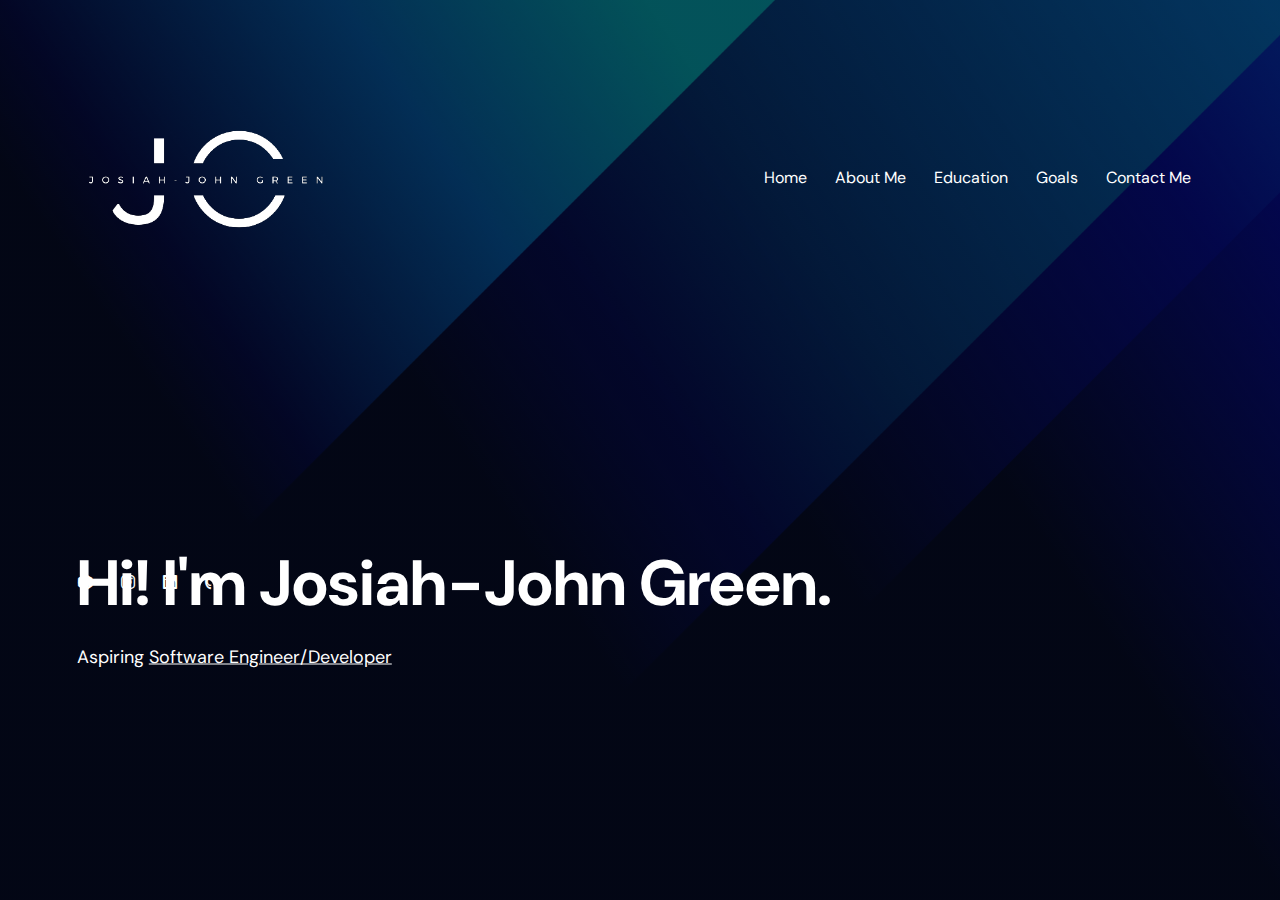
==== index.html @ 63680204 "Update index.html" ====
<!DOCTYPE html>
<html lang="en">

<!--- Header --->

<head>
    <meta charset="UTF-8">
    <meta name = "viewpoint" content = "with-device-width, initial-scale=1.0">
    <title>Josiah-John Green | Home </title>
    <link rel="stylesheet" href="style.css">
    <link rel="preconnect" href="https://fonts.googleapis.com">
    <link rel="preconnect" href="https://fonts.gstatic.com" crossorigin>
    <link rel="stylesheet" href="https://cdnjs.cloudflare.com/ajax/libs/font-awesome/6.2.1/css/all.min.css">
    <link href="https://fonts.googleapis.com/css2?family=DM+Sans&display=swap" rel="stylesheet">


</head>

<!--- Body --->
<body>

<!--- Section One --->
<section class="header">
        <nav>
        <a href="index.html"> <img src="logo.png"></a>
            <div class="nav-links">
            <ul>
                <li><a href="index.html">Home</a></li>
                <li><a href="about.html">About Me</a></li>
                <li><a href="education.html">Education</a></li>
                <li><a href="goals.html">Goals</a></li>
                <li><a href="contact.html">Contact Me</a></li>
            </ul>
        </div>
        </nav>

        <div class = "text-box">
            <h1>Hi! I'm Josiah-John Green.</h1>
            <p>Aspiring <u> Software Engineer/Developer </u> </p>
        </div>

        <div class = "icons">
             <a href="https://www.hackerrank.com/josiahjohngreen" target ="_blank"><i class="fa-brands fa-hackerrank"></i></a>
             <a href="https://www.instagram.com/josiah_jonh_" target ="_blank"><i class="fa-brands fa-instagram"></i></a>
             <a href="https://www.linkedin.com/in/josiah-john-green/" target ="_blank"><i class="fa-brands fa-linkedin"></i></a>
             <a href="https://github.com/josiah-john-green" target ="_blank"> <i class="fa-brands fa-github"></i></a>
        </div>

</section>
</body>
</html>
---- style.css ----
/* Header: Home */
*{

    margin: 0;
    padding: 0;
    font-family: 'DM Sans', sans-serif;

}

.header{

    min-height: 100vh;
    width: 100%;
    background-image: linear-gradient(rgba(4,9,30,0.7), rgba(4,9,30,0.7)), url(picture_header.jpg);
    background-position: center;
    background-size: cover;
    position: relative;

}

nav{

    display: flex;
    padding: 2% 6%;
    justify-content: space-between;
    align-items: center;

}

nav img{

    width: 300px;
    position: relative;
    top: 2px;
    right: 20px;


}


.nav-links{

    flex: 1;
    text-align: right;


}

.nav-links ul li{

    list-style: none;
    display: inline-block;
    padding: 8px 12px;
    position: relative;

}

.nav-links ul li a{

    color: #fff;
    text-decoration: none;
    font-size: 16px;


}

.nav-links ul li::after{

    content: '';
    width: 0%;
    height: 2px;
    background: #fff;
    display: block;
    margin: auto;
    transition: 0.5s;


}

.nav-links ul li:hover::after{

    width: 100%;

}

/* Section One (Body) */

.text-box{

    width:90%;
    color: #fff;
    position: absolute;
    top: 70%;
    left: 51%;
    transform: translate(-50%, -50%);
    text-align: left;

}

.text-box h1{

    font-size: 64px;

}

.text-box p{

    margin: 20px 0px 50px;
    font-size: 18px;
    color: #fff;

}


.icons .fa-brands{

    color: #fff;
    cursor: pointer;
    padding: 8px 12px;
    position: relative;
    left: 65px;
    top: 210px;


}

/* Sub-Header: About Page */

.about-header{

    min-height = 100vh;
    background-image: linear-gradient(rgba(4,9,30,0.7), rgba(4,9,30,0.7)), url(picture_header.jpg);
    background-position: center;
    background-size: 100% 100%;

    position: relative;
    color: #fff;
    text-align: center;

}

.about-header h1{

    font-size: 52px;
    top: 20%;

}

.about-header p{

    margin: 10px 0px 50px;
    font-size: 18px;



}

.about-me{

    width: 100%;
    background-image: linear-gradient(rgb(43,84,126), rgb(43,84,126));


}

.about-column{

    flex-basis: 48%;

}

.about-column img{

    width: 100%;


}

/* Section One (Body) */

.about-text-box{

    width:90%;
    color: #fff;
    position: absolute;
    top: 85%;
    left: 50%;
    transform: translate(-50%, -50%);
    text-align: center;

}

.about-text-box h1{

    font-size: 52px;

}

/* Section Two (Body) */

.interests-btn{

     display: in-line block;
     text-decoration: none;
     color: #fff;
     border: 1px solid #fff;
     padding: 12px 34px;
     font-size: 13px;
     background: transparent;
     position: relative;
     cursor: pointer;
     top: -65px;
     left: 64%;

}

.interests-btn:hover{

    border: 1px solid #2B547E;
    background: #2B547E;
    transition: 1s;

}

.about-footer{

    width: 90.8%;
    text-align: center;
    padding: 20px 70px;
    background: #2B547E;

}

.about-footer h4{

    margin-bottom: 25px;
    margin-top: 20px;
    font-weight: 600;
    color: white;
}

.about-footer p{

    color: white;
    font-size: 16px;
    margin-bottom: 25px;
    margin-top: 20px;

}

.about-icons .fa-brands{

    color: #fff;
    cursor: pointer;
    padding: 8px 12px;
    position: relative;
    left: 2px;
    top: 2px;


}

.fa-code{

    color: #fff;


}

/* Sub-Header: Education Page */

.education-header{

    min-height = 100vh;
    background-image: linear-gradient(rgba(4,9,30,0.7), rgba(4,9,30,0.7)), url(picture_header.jpg);
    background-position: center;
    background-size: 100% 100%;


    position: relative;
    color: #fff;
    text-align: center;


}

.education-header h1{

    font-size: 52px;
    top: 20%;

}

.education-header p{

    margin: 10px 0px 50px;
    font-size: 18px;

}

/* Section One (Body) */

.education-text-box{

    width:90%;
    color: #fff;
    position: absolute;
    top: 85%;
    left: 50%;
    transform: translate(-50%, -50%);
    text-align: center;

}

.education-text-box h1{

    font-size: 52px;

}

/* Section Two (Body) */


.education{

    width: 100%;
    background-image: linear-gradient(rgb(245,245,245), rgb(245,245,245));

}

.education-column{

    flex-basis: 48%;

}

.education-column img{

    width: 100%;
    opacity: 0.8;


}

.education-column img:hover{

    opacity: 1;


}

/* Footer */

.education-footer{

    width: 90.8%;
    text-align: center;
    padding: 20px 70px;
    background: #2B547E;
    margin-top: -5px;

}

.education-footer h4{

    margin-bottom: 25px;
    margin-top: 20px;
    font-weight: 600;
    color: white;
}

.education-footer p{

    color: white;
    font-size: 16px;
    margin-bottom: 25px;
    margin-top: 20px;

}

.education-icons .fa-brands{

    color: #fff;
    cursor: pointer;
    padding: 8px 12px;
    position: relative;
    left: 2px;
    top: 2px;


}

.fa-code{

    color: #fff;


}

/* Sub-Header: Goals Page */

.goals-header{

    min-height = 100vh;
    background-image: linear-gradient(rgba(4,9,30,0.7), rgba(4,9,30,0.7)), url(picture_header.jpg);
    background-position: center;
    background-size: 100% 100%;


    position: relative;
    color: #fff;
    text-align: center;


}

.goals-header h1{

    font-size: 52px;
    top: 20%;

}

.goals-header p{

    margin: 10px 0px 50px;
    font-size: 18px;



}

/* Section One (Body) */

.goals-text-box{

    width:90%;
    color: #fff;
    position: absolute;
    top: 85%;
    left: 50%;
    transform: translate(-50%, -50%);
    text-align: center;

}

.goals-text-box h1{

    font-size: 52px;

}

/* Section Two (Body) */

.goals{

    width: 100%;
    background-image: linear-gradient(rgb(245,245,245), rgb(245,245,245));


}

.goals-column{

    flex-basis: 48%;

}

.goals-column img{

    width: 100%;
    opacity: 0.7;


}

.goals-column img:hover{

    opacity: 1;


}

/* Footer */

.goals-footer{

    width: 90.8%;
    text-align: center;
    padding: 20px 70px;
    background: #2B547E;
    margin-top: -5px;

}

.goals-footer h4{

    margin-bottom: 25px;
    margin-top: 20px;
    font-weight: 600;
    color: white;
}

.goals-footer p{

    color: white;
    font-size: 16px;
    margin-bottom: 25px;
    margin-top: 20px;

}

.goals-icons .fa-brands{

    color: #fff;
    cursor: pointer;
    padding: 8px 12px;
    position: relative;
    left: 2px;
    top: 2px;


}

.fa-code{

    color: #fff;


}

/* Sub-Header: Interests Page */

.interests-header{

    min-height = 100vh;
    background-image: linear-gradient(rgba(4,9,30,0.7), rgba(4,9,30,0.7)), url(picture_header.jpg);
    background-position: center;
    background-size: 100% 100%;


    position: relative;
    color: #fff;
    text-align: center;


}

.interests-header h1{

    font-size: 52px;
    top: 20%;

}

.interests-header p{

    margin: 10px 0px 50px;
    font-size: 18px;

}

/* Section One (Body) */

.interests-text-box{

    width:90%;
    color: #fff;
    position: absolute;
    top: 85%;
    left: 50%;
    transform: translate(-50%, -50%);
    text-align: center;

}

.interests-text-box h1{

    font-size: 52px;

}

/* Section Two (Body) */

.interests{

    width: 100%;
    background-image: linear-gradient(rgb(245,245,245), rgb(245,245,245));

}

.interests-column{

    flex-basis: 48%;

}

.interests-column img{

    width: 100%;
    opacity: 0.7;


}

.interests-column img:hover{

    opacity: 1;

}

/* Footer */

.interests-footer{

    width: 90.8%;
    text-align: center;
    padding: 20px 70px;
    background: #2B547E;
    margin-top: -5px;

}

.interests-footer h4{

    margin-bottom: 25px;
    margin-top: 20px;
    font-weight: 600;
    color: white;
}

.interests-footer p{

    color: white;
    font-size: 16px;
    margin-bottom: 25px;
    margin-top: 20px;

}

.interests-icons .fa-brands{

    color: #fff;
    cursor: pointer;
    padding: 8px 12px;
    position: relative;
    left: 2px;
    top: 2px;


}

.fa-code{

    color: #fff;


}

/* Sub-Header: Favourites Page */

.favourites-header{

    min-height = 100vh;
    background-image: linear-gradient(rgba(4,9,30,0.7), rgba(4,9,30,0.7)), url(picture_header.jpg);
    background-position: center;
    background-size: 100% 100%;


    position: relative;
    color: #fff;
    text-align: center;


}

.favourites-header h1{

    font-size: 52px;
    top: 20%;

}

.favourites-header p{

    margin: 10px 0px 50px;
    font-size: 18px;

}

/* Section One (Body) */

.favourites-text-box{

    width:90%;
    color: #fff;
    position: absolute;
    top: 85%;
    left: 50%;
    transform: translate(-50%, -50%);
    text-align: center;

}

.favourites-text-box h1{

    font-size: 52px;

}

/* Section Two (Body) */

.favourites{

    width: 100%;
    background-image: linear-gradient(rgb(245,245,245), rgb(245,245,245));

}

.favourites-column{

    flex-basis: 48%;


}

.favourites-column img{

    width: 100%;
    opacity: 0.7;

}

.favourites-column img:hover{

    opacity: 1;


}

.tiktok-btn{

     display: in-line block;
     text-decoration: none;
     color: #fff;
     border: none;
     padding: 20px 60px;
     font-size: 0px;
     background: transparent;
     position: relative;
     cursor: pointer;
     top: -376px;
     left: 39.5%;

}

.youtube-btn{

     display: in-line block;
     text-decoration: none;
     color: #fff;
     border: none;
     padding: 20px 60px;
     font-size: 0px;
     background: transparent;
     position: relative;
     cursor: pointer;
     top: -280px;
     left: 59%;

}

.instagram-btn{

     display: in-line block;
     text-decoration: none;
     color: #fff;
     border: none;
     padding: 20px 60px;
     font-size: 0px;
     background: transparent;
     position: relative;
     cursor: pointer;
     top: -182px;
     left: 49%;

}


/* Footer */

.favourites-footer{

    width: 90.8%;
    text-align: center;
    padding: 20px 70px;
    background: #2B547E;
    margin-top: -26.3px;

}

.favourites-footer h4{

    margin-bottom: 25px;
    margin-top: 20px;
    font-weight: 600;
    color: white;
}

.favourites-footer p{

    color: white;
    font-size: 16px;
    margin-bottom: 25px;
    margin-top: 20px;

}

.favourites-icons .fa-brands{

    color: #fff;
    cursor: pointer;
    padding: 8px 12px;
    position: relative;
    left: 2px;
    top: 2px;


}

.fa-code{

    color: #fff;


}


/* Sub-Header: Contact Page */

.contact-header{

    min-height = 100vh;
    background-image: linear-gradient(rgba(4,9,30,0.7), rgba(4,9,30,0.7)), url(picture_header.jpg);
    background-position: center;
    background-size: 100% 100%;


    position: relative;
    color: #fff;
    text-align: center;


}

.contact-header h1{

    font-size: 52px;
    top: 20%;

}

.contact-header p{

    margin: 10px 0px 50px;
    font-size: 18px;



}

/* Section One (Body) */

.contact-text-box{

    width:90%;
    color: #fff;
    position: absolute;
    top: 85%;
    left: 50%;
    transform: translate(-50%, -50%);
    text-align: center;

}

.contact-text-box h1{

    font-size: 52px;

}

/* Section Two (Body) */

.location{

    width: 100%;
    margin: auto;

}

.location iframe{

    width: 100%;


}

.contact-me {

    display: flex;
    margin: auto;
    width: 80%


}

.contact-row-one{


    flex-direction: column;
    flex: 32%;


}

.contact-me-column{

    margin-bottom: 30px;

}

.contact-me-column div{

    margin-bottom: 40px;
    margin-top: 15px;

}

.contact-me-column div p{

    padding: 0;

}

.contact-me-column div h5{

   font-size: 20px;
   margin-bottom: 5px;
   color: #555;
   font-weight: 400;

}

.contact-me-column div .fa-solid{

    font-size: 28px;
    color: #2B547E;
    margin: 0px;
    margin-right: 30px;

}

.contact-row-two{


    flex-direction: column;
    flex: 20%;


}

.contact-form-column
{

    margin-bottom: 50px;


}


.contact-form-column input{

    width: 100%;
    padding: 15px;
    margin-bottom: 20px;
    margin-top: 15px;
    outline: none;
    border: 1px solid #ccc;

}

.contact-btn{

     display: in-line block;
     text-decoration: none;
     color: #fff;
     border: 1px solid #fff;
     padding: 12px 34px;
     font-size: 13px;
     background: #ccc;
     position: relative;
     cursor: pointer;
     top: 10px;
     left: 0%;

}

.contact-btn:hover{

    border: 1px solid #2B547E;
    background: #2B547E;
    transition: 1s;

}


/* Footer */

.contact-footer{

    width: 90.8%;
    text-align: center;
    padding: 20px 70px;
    background: #2B547E;

}

.contact-footer h4{

    margin-bottom: 25px;
    margin-top: 20px;
    font-weight: 600;
    color: white;
}

.contact-footer p{

    color: white;
    font-size: 16px;
    margin-bottom: 25px;
    margin-top: 20px;

}

.contact-icons .fa-brands{

    color: #fff;
    cursor: pointer;
    padding: 8px 12px;
    position: relative;
    left: 2px;
    top: 2px;


}

.fa-code{

    color: #fff;


}

/* Sub-Header: Feedback Page */

.feedback-header{

    min-height = 100vh;
    background-image: linear-gradient(rgba(4,9,30,0.7), rgba(4,9,30,0.7)), url(picture_header.jpg);
    background-position: center;
    background-size: 100% 100%;


    position: relative;
    color: #fff;
    text-align: center;


}

.feedback-header h1{

    font-size: 52px;
    top: 20%;

}

.feedback-header p{

    margin: 10px 0px 50px;
    font-size: 18px;

}

/* Section One (Body) */

.feedback-text-box{

    width:90%;
    color: #fff;
    position: absolute;
    top: 85%;
    left: 50%;
    transform: translate(-50%, -50%);
    text-align: center;

}

.feedback-text-box h1{

    font-size: 52px;

}

/* Section Two (Body) */

.feedback{

    display: flex;
    margin: auto;
    width: 80%


}

.feedback-row-one{


    flex-direction: column;
    flex: 20%;
    margin-right: 12px;


}

.feedback-me-column{

    margin-bottom: 30px;

}

.feedback-me-column
{

    margin-bottom: 50px;


}


.feedback-me-column input{

    width: 80%;
    padding: 15px;
    margin-bottom: 20px;
    margin-top: 15px;
    outline: none;
    border: 1px solid #ccc;

}

.star-rating {
	margin: 25px 0 0px;
	font-size: 0;
	white-space: nowrap;
	display: inline-block;
	width: 175px;
	height: 35px;
	overflow: hidden;
	position: relative;
	background: url('[data-uri]');
	background-size: contain;
}

.star-rating i {
	opacity: 0;
	position: absolute;
	left: 0;
	top: 0;
	height: 100%;
	width: 20%;
	z-index: 1;
	background: url('[data-uri]');
	background-size: contain;
}

.star-rating input {
	-moz-appearance: none;
	-webkit-appearance: none;
	opacity: 0;
	display: inline-block;
	width: 20%;
	height: 100%;
	margin: 0;
	padding: 0;
	z-index: 2;
	position: relative;
}

.star-rating input:hover+i, .star-rating input:checked+i {
	opacity: 1;
}

.star-rating i~i {
	width: 40%;
}

.star-rating i~i~i {
	width: 60%;
}

.star-rating i~i~i~i {
	width: 80%;
}

.star-rating i~i~i~i~i {
	width: 100%;
}

.choice {
	position: fixed;
	top: 0;
	left: 0;
	right: 0;
	text-align: center;
	padding: 20px;
	display: block;
}

.container {
  display: block;
  position: relative;
  padding-left: 35px;
  margin-bottom: 12px;
  cursor: pointer;
  font-size: 16px;
  -webkit-user-select: none;
  -moz-user-select: none;
  -ms-user-select: none;
  user-select: none;
}

.container input {
  position: absolute;
  opacity: 0;
  cursor: pointer;
  height: 0;
  width: 0;
}


.checkmark {
  position: absolute;
  top: 0;
  left: 0;
  height: 25px;
  width: 25px;
  background-color: #eee;
}

.container:hover input ~ .checkmark {
  background-color: #ccc;
}

.container input:checked ~ .checkmark {
  background-color: #2196F3;
}


.checkmark:after {
  content: "";
  position: absolute;
  display: none;
}

.container input:checked ~ .checkmark:after {
  display: block;
}

.container .checkmark:after {
  left: 9px;
  top: 5px;
  width: 5px;
  height: 10px;
  border: solid white;
  border-width: 0 3px 3px 0;
  -webkit-transform: rotate(45deg);
  -ms-transform: rotate(45deg);
  transform: rotate(45deg);
}

/* Section Three (Body) */

.feedback-row-two{


    flex-direction: column;
    flex: 20%;



}

.feedback-form-column
{

    margin-bottom: 50px;



}

.feedback-form-column input{

    width: 100%;
    padding: 15px;
    margin-bottom: 20px;
    background: transparent;
    margin-top: 15px;
    outline: none;
    border: 1px solid #ccc;

}

.feedback-form-column select{

    width: 105.1%;
    padding: 15px;
    margin-bottom: 20px;
    background: transparent;
    margin-top: 15px;
    outline: none;
    border: 1px solid #ccc;
    color: grey;

}

.feedback-form-column select option{


  padding: 12px 16px;
  text-decoration: none;
  display: block;
  border-radius: 10px 10px 10px 10px;

}

.feedback-btn{

     display: in-line block;
     text-decoration: none;
     color: #fff;
     border: 1px solid #fff;
     padding: 12px 34px;
     font-size: 13px;
     background: #ccc;
     position: relative;
     cursor: pointer;
     top: 10px;
     left: 0%;

}

.feedback-btn:hover{

    border: 1px solid #2B547E;
    background: #2B547E;
    transition: 1s;

}

/* Footer */

.feedback-footer{

    width: 90.8%;
    text-align: center;
    padding: 20px 70px;
    background: #2B547E;
    margin-top: 20px;

}

.feedback-footer h4{

    margin-bottom: 25px;
    margin-top: 20px;
    font-weight: 600;
    color: white;
}

.feedback-footer p{

    color: white;
    font-size: 16px;
    margin-bottom: 25px;
    margin-top: 20px;

}

.feedback-icons .fa-brands{

    color: #fff;
    cursor: pointer;
    padding: 8px 12px;
    position: relative;
    left: 2px;
    top: 2px;


}

.fa-code{

    color: #fff;


}
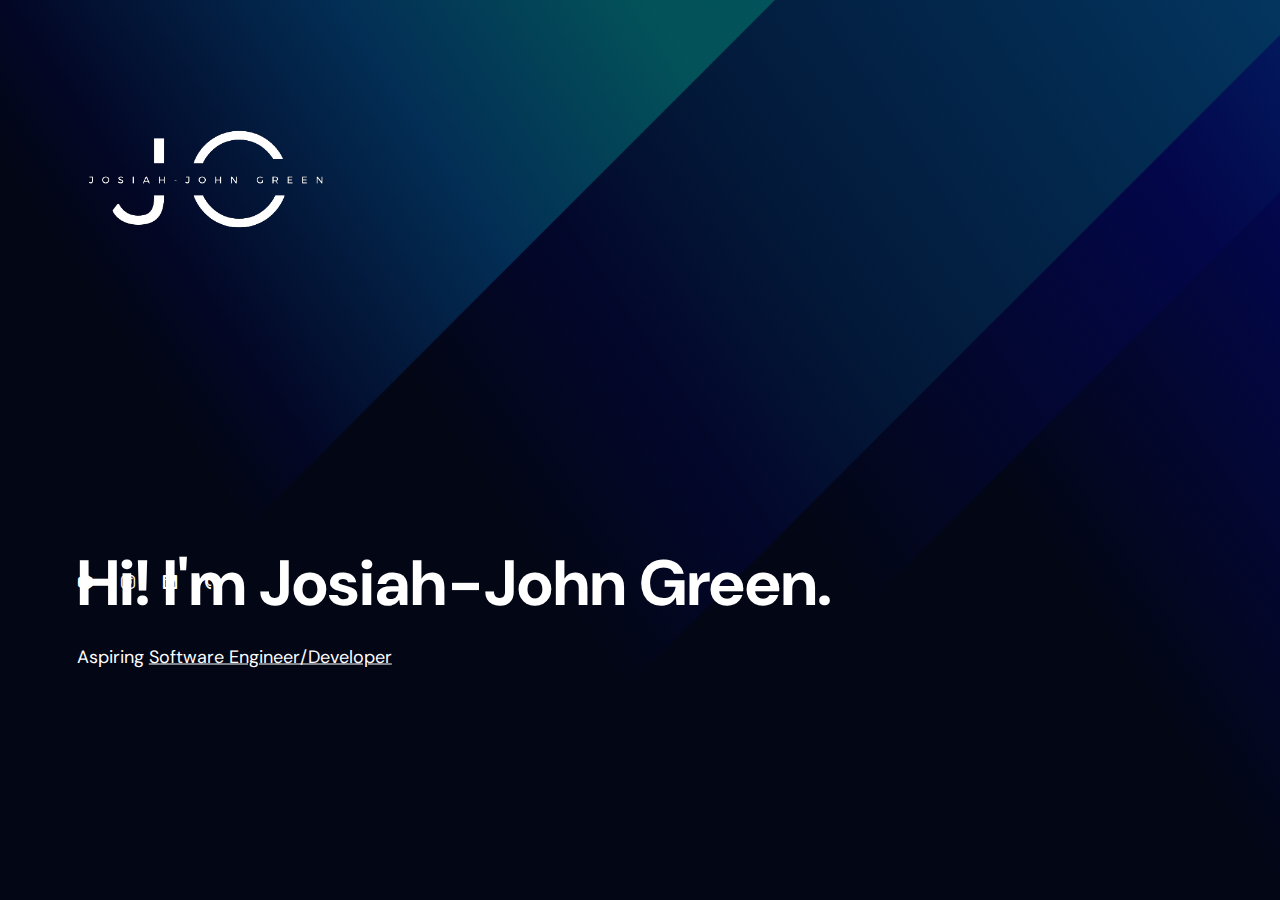
==== commit 2b0d98b0: "Update index.html" ====
--- a/index.html
+++ b/index.html
@@ -22,16 +22,7 @@
 <!--- Section One --->
 <section class="header">
         <nav>
-        <a href="index.html"> <img src="logo.png"></a>
-            <div class="nav-links">
-            <ul>
-                <li><a href="index.html">Home</a></li>
-                <li><a href="about.html">About Me</a></li>
-                <li><a href="education.html">Education</a></li>
-                <li><a href="goals.html">Goals</a></li>
-                <li><a href="contact.html">Contact Me</a></li>
-            </ul>
-        </div>
+           <a href="index.html"> <img src="logo.png"></a>
         </nav>
 
         <div class = "text-box">
--- a/style.css
+++ b/style.css
@@ -158,7 +158,7 @@
 .about-me{
 
     width: 100%;
-    background-image: linear-gradient(rgb(43,84,126), rgb(43,84,126));
+    background-image: linear-gradient(rgb(12,21,89), rgb(12,21,89));
 
 
 }
@@ -227,7 +227,7 @@
     width: 90.8%;
     text-align: center;
     padding: 20px 70px;
-    background: #2B547E;
+    background: #0C1559;
 
 }
 
@@ -324,7 +324,7 @@
 .education{
 
     width: 100%;
-    background-image: linear-gradient(rgb(245,245,245), rgb(245,245,245));
+    background-image: linear-gradient(rgb(12,21,89), rgb(12,21,89));
 
 }
 
@@ -356,7 +356,7 @@
     width: 90.8%;
     text-align: center;
     padding: 20px 70px;
-    background: #2B547E;
+    background: #0C1559;
     margin-top: -5px;
 
 }
@@ -455,7 +455,7 @@
 .goals{
 
     width: 100%;
-    background-image: linear-gradient(rgb(245,245,245), rgb(245,245,245));
+    background-image: linear-gradient(rgb(12,21,89), rgb(12,21,89));
 
 
 }
@@ -488,7 +488,7 @@
     width: 90.8%;
     text-align: center;
     padding: 20px 70px;
-    background: #2B547E;
+    background: #0C1559;
     margin-top: -5px;
 
 }
@@ -585,7 +585,7 @@
 .interests{
 
     width: 100%;
-    background-image: linear-gradient(rgb(245,245,245), rgb(245,245,245));
+    background-image: linear-gradient(rgb(12,21,89), rgb(12,21,89));
 
 }
 
@@ -616,7 +616,7 @@
     width: 90.8%;
     text-align: center;
     padding: 20px 70px;
-    background: #2B547E;
+    background: #0C1559;
     margin-top: -5px;
 
 }
@@ -656,185 +656,6 @@
 
 
 }
-
-/* Sub-Header: Favourites Page */
-
-.favourites-header{
-
-    min-height = 100vh;
-    background-image: linear-gradient(rgba(4,9,30,0.7), rgba(4,9,30,0.7)), url(picture_header.jpg);
-    background-position: center;
-    background-size: 100% 100%;
-
-
-    position: relative;
-    color: #fff;
-    text-align: center;
-
-
-}
-
-.favourites-header h1{
-
-    font-size: 52px;
-    top: 20%;
-
-}
-
-.favourites-header p{
-
-    margin: 10px 0px 50px;
-    font-size: 18px;
-
-}
-
-/* Section One (Body) */
-
-.favourites-text-box{
-
-    width:90%;
-    color: #fff;
-    position: absolute;
-    top: 85%;
-    left: 50%;
-    transform: translate(-50%, -50%);
-    text-align: center;
-
-}
-
-.favourites-text-box h1{
-
-    font-size: 52px;
-
-}
-
-/* Section Two (Body) */
-
-.favourites{
-
-    width: 100%;
-    background-image: linear-gradient(rgb(245,245,245), rgb(245,245,245));
-
-}
-
-.favourites-column{
-
-    flex-basis: 48%;
-
-
-}
-
-.favourites-column img{
-
-    width: 100%;
-    opacity: 0.7;
-
-}
-
-.favourites-column img:hover{
-
-    opacity: 1;
-
-
-}
-
-.tiktok-btn{
-
-     display: in-line block;
-     text-decoration: none;
-     color: #fff;
-     border: none;
-     padding: 20px 60px;
-     font-size: 0px;
-     background: transparent;
-     position: relative;
-     cursor: pointer;
-     top: -376px;
-     left: 39.5%;
-
-}
-
-.youtube-btn{
-
-     display: in-line block;
-     text-decoration: none;
-     color: #fff;
-     border: none;
-     padding: 20px 60px;
-     font-size: 0px;
-     background: transparent;
-     position: relative;
-     cursor: pointer;
-     top: -280px;
-     left: 59%;
-
-}
-
-.instagram-btn{
-
-     display: in-line block;
-     text-decoration: none;
-     color: #fff;
-     border: none;
-     padding: 20px 60px;
-     font-size: 0px;
-     background: transparent;
-     position: relative;
-     cursor: pointer;
-     top: -182px;
-     left: 49%;
-
-}
-
-
-/* Footer */
-
-.favourites-footer{
-
-    width: 90.8%;
-    text-align: center;
-    padding: 20px 70px;
-    background: #2B547E;
-    margin-top: -26.3px;
-
-}
-
-.favourites-footer h4{
-
-    margin-bottom: 25px;
-    margin-top: 20px;
-    font-weight: 600;
-    color: white;
-}
-
-.favourites-footer p{
-
-    color: white;
-    font-size: 16px;
-    margin-bottom: 25px;
-    margin-top: 20px;
-
-}
-
-.favourites-icons .fa-brands{
-
-    color: #fff;
-    cursor: pointer;
-    padding: 8px 12px;
-    position: relative;
-    left: 2px;
-    top: 2px;
-
-
-}
-
-.fa-code{
-
-    color: #fff;
-
-
-}
-
 
 /* Sub-Header: Contact Page */
 
@@ -1021,7 +842,7 @@
     width: 90.8%;
     text-align: center;
     padding: 20px 70px;
-    background: #2B547E;
+    background: #0C1559;
 
 }
 
@@ -1060,359 +881,3 @@
 
 
 }
-
-/* Sub-Header: Feedback Page */
-
-.feedback-header{
-
-    min-height = 100vh;
-    background-image: linear-gradient(rgba(4,9,30,0.7), rgba(4,9,30,0.7)), url(picture_header.jpg);
-    background-position: center;
-    background-size: 100% 100%;
-
-
-    position: relative;
-    color: #fff;
-    text-align: center;
-
-
-}
-
-.feedback-header h1{
-
-    font-size: 52px;
-    top: 20%;
-
-}
-
-.feedback-header p{
-
-    margin: 10px 0px 50px;
-    font-size: 18px;
-
-}
-
-/* Section One (Body) */
-
-.feedback-text-box{
-
-    width:90%;
-    color: #fff;
-    position: absolute;
-    top: 85%;
-    left: 50%;
-    transform: translate(-50%, -50%);
-    text-align: center;
-
-}
-
-.feedback-text-box h1{
-
-    font-size: 52px;
-
-}
-
-/* Section Two (Body) */
-
-.feedback{
-
-    display: flex;
-    margin: auto;
-    width: 80%
-
-
-}
-
-.feedback-row-one{
-
-
-    flex-direction: column;
-    flex: 20%;
-    margin-right: 12px;
-
-
-}
-
-.feedback-me-column{
-
-    margin-bottom: 30px;
-
-}
-
-.feedback-me-column
-{
-
-    margin-bottom: 50px;
-
-
-}
-
-
-.feedback-me-column input{
-
-    width: 80%;
-    padding: 15px;
-    margin-bottom: 20px;
-    margin-top: 15px;
-    outline: none;
-    border: 1px solid #ccc;
-
-}
-
-.star-rating {
-	margin: 25px 0 0px;
-	font-size: 0;
-	white-space: nowrap;
-	display: inline-block;
-	width: 175px;
-	height: 35px;
-	overflow: hidden;
-	position: relative;
-	background: url('[data-uri]');
-	background-size: contain;
-}
-
-.star-rating i {
-	opacity: 0;
-	position: absolute;
-	left: 0;
-	top: 0;
-	height: 100%;
-	width: 20%;
-	z-index: 1;
-	background: url('[data-uri]');
-	background-size: contain;
-}
-
-.star-rating input {
-	-moz-appearance: none;
-	-webkit-appearance: none;
-	opacity: 0;
-	display: inline-block;
-	width: 20%;
-	height: 100%;
-	margin: 0;
-	padding: 0;
-	z-index: 2;
-	position: relative;
-}
-
-.star-rating input:hover+i, .star-rating input:checked+i {
-	opacity: 1;
-}
-
-.star-rating i~i {
-	width: 40%;
-}
-
-.star-rating i~i~i {
-	width: 60%;
-}
-
-.star-rating i~i~i~i {
-	width: 80%;
-}
-
-.star-rating i~i~i~i~i {
-	width: 100%;
-}
-
-.choice {
-	position: fixed;
-	top: 0;
-	left: 0;
-	right: 0;
-	text-align: center;
-	padding: 20px;
-	display: block;
-}
-
-.container {
-  display: block;
-  position: relative;
-  padding-left: 35px;
-  margin-bottom: 12px;
-  cursor: pointer;
-  font-size: 16px;
-  -webkit-user-select: none;
-  -moz-user-select: none;
-  -ms-user-select: none;
-  user-select: none;
-}
-
-.container input {
-  position: absolute;
-  opacity: 0;
-  cursor: pointer;
-  height: 0;
-  width: 0;
-}
-
-
-.checkmark {
-  position: absolute;
-  top: 0;
-  left: 0;
-  height: 25px;
-  width: 25px;
-  background-color: #eee;
-}
-
-.container:hover input ~ .checkmark {
-  background-color: #ccc;
-}
-
-.container input:checked ~ .checkmark {
-  background-color: #2196F3;
-}
-
-
-.checkmark:after {
-  content: "";
-  position: absolute;
-  display: none;
-}
-
-.container input:checked ~ .checkmark:after {
-  display: block;
-}
-
-.container .checkmark:after {
-  left: 9px;
-  top: 5px;
-  width: 5px;
-  height: 10px;
-  border: solid white;
-  border-width: 0 3px 3px 0;
-  -webkit-transform: rotate(45deg);
-  -ms-transform: rotate(45deg);
-  transform: rotate(45deg);
-}
-
-/* Section Three (Body) */
-
-.feedback-row-two{
-
-
-    flex-direction: column;
-    flex: 20%;
-
-
-
-}
-
-.feedback-form-column
-{
-
-    margin-bottom: 50px;
-
-
-
-}
-
-.feedback-form-column input{
-
-    width: 100%;
-    padding: 15px;
-    margin-bottom: 20px;
-    background: transparent;
-    margin-top: 15px;
-    outline: none;
-    border: 1px solid #ccc;
-
-}
-
-.feedback-form-column select{
-
-    width: 105.1%;
-    padding: 15px;
-    margin-bottom: 20px;
-    background: transparent;
-    margin-top: 15px;
-    outline: none;
-    border: 1px solid #ccc;
-    color: grey;
-
-}
-
-.feedback-form-column select option{
-
-
-  padding: 12px 16px;
-  text-decoration: none;
-  display: block;
-  border-radius: 10px 10px 10px 10px;
-
-}
-
-.feedback-btn{
-
-     display: in-line block;
-     text-decoration: none;
-     color: #fff;
-     border: 1px solid #fff;
-     padding: 12px 34px;
-     font-size: 13px;
-     background: #ccc;
-     position: relative;
-     cursor: pointer;
-     top: 10px;
-     left: 0%;
-
-}
-
-.feedback-btn:hover{
-
-    border: 1px solid #2B547E;
-    background: #2B547E;
-    transition: 1s;
-
-}
-
-/* Footer */
-
-.feedback-footer{
-
-    width: 90.8%;
-    text-align: center;
-    padding: 20px 70px;
-    background: #2B547E;
-    margin-top: 20px;
-
-}
-
-.feedback-footer h4{
-
-    margin-bottom: 25px;
-    margin-top: 20px;
-    font-weight: 600;
-    color: white;
-}
-
-.feedback-footer p{
-
-    color: white;
-    font-size: 16px;
-    margin-bottom: 25px;
-    margin-top: 20px;
-
-}
-
-.feedback-icons .fa-brands{
-
-    color: #fff;
-    cursor: pointer;
-    padding: 8px 12px;
-    position: relative;
-    left: 2px;
-    top: 2px;
-
-
-}
-
-.fa-code{
-
-    color: #fff;
-
-
-}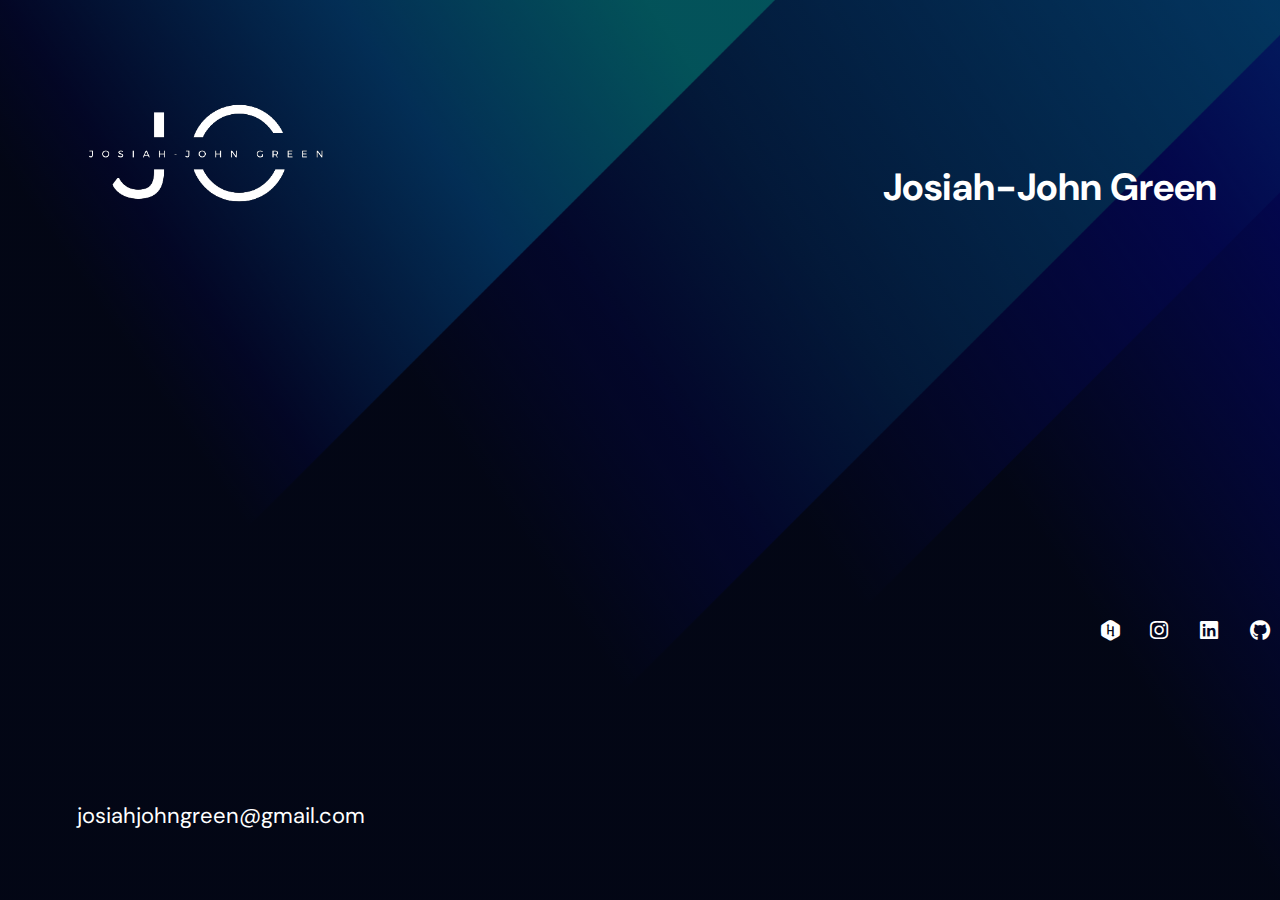
==== commit ea7d6eb5: "Add files via upload" ====
--- a/index.html
+++ b/index.html
@@ -25,16 +25,32 @@
            <a href="index.html"> <img src="logo.png"></a>
         </nav>
 
-        <div class = "text-box">
-            <h1>Hi! I'm Josiah-John Green.</h1>
-            <p>Aspiring <u> Software Engineer/Developer </u> </p>
+        <div class = "name">
+            <h1>Josiah-John Green</h1>
         </div>
 
-        <div class = "icons">
-             <a href="https://www.hackerrank.com/josiahjohngreen" target ="_blank"><i class="fa-brands fa-hackerrank"></i></a>
-             <a href="https://www.instagram.com/josiah_jonh_" target ="_blank"><i class="fa-brands fa-instagram"></i></a>
-             <a href="https://www.linkedin.com/in/josiah-john-green/" target ="_blank"><i class="fa-brands fa-linkedin"></i></a>
-             <a href="https://github.com/josiah-john-green" target ="_blank"> <i class="fa-brands fa-github"></i></a>
+        <div class = "message">
+            <h1></h1>
+        </div>
+
+        <div class = "email">
+            <p>josiahjohngreen@gmail.com</p>
+        </div>
+
+        <div class = "hack">
+            <a href="https://www.hackerrank.com/josiahjohngreen" target ="_blank"><i class="fa-brands fa-hackerrank"></i></a>
+        </div>
+
+        <div class = "insta">
+            <a href="https://www.instagram.com/josiah_jonh_" target ="_blank"><i class="fa-brands fa-instagram"></i></a>
+        </div>
+
+        <div class = "linked">
+            <a href="https://www.linkedin.com/in/josiah-john-green/" target ="_blank"><i class="fa-brands fa-linkedin"></i></a>
+        </div>
+
+        <div class = "git">
+            <a href="https://github.com/josiah-john-green" target ="_blank"> <i class="fa-brands fa-github"></i></a>
         </div>
 
 </section>
--- a/style.css
+++ b/style.css
@@ -2,6 +2,8 @@
 *{
 
     margin: 0;
+    top: 0;
+    position: fixed;
     padding: 0;
     font-family: 'DM Sans', sans-serif;
 
@@ -14,7 +16,7 @@
     background-image: linear-gradient(rgba(4,9,30,0.7), rgba(4,9,30,0.7)), url(picture_header.jpg);
     background-position: center;
     background-size: cover;
-    position: relative;
+    position: fixed;
 
 }
 
@@ -30,62 +32,35 @@
 nav img{
 
     width: 300px;
-    position: relative;
+    position: absolute;
     top: 2px;
-    right: 20px;
+    left: -20px;
 
 
 }
 
 
-.nav-links{
+/* Section One (Body) */
 
-    flex: 1;
-    text-align: right;
+.name{
 
+    width:90%;
+    color: #fff;
+    position: absolute;
+    top: 18%;
+    left: 114%;
+    transform: translate(-50%, -50%);
+    text-align: left;
 
 }
 
-.nav-links ul li{
+.name h1{
 
-    list-style: none;
-    display: inline-block;
-    padding: 8px 12px;
-    position: relative;
+    font-size: 38px;
 
 }
 
-.nav-links ul li a{
-
-    color: #fff;
-    text-decoration: none;
-    font-size: 16px;
-
-
-}
-
-.nav-links ul li::after{
-
-    content: '';
-    width: 0%;
-    height: 2px;
-    background: #fff;
-    display: block;
-    margin: auto;
-    transition: 0.5s;
-
-
-}
-
-.nav-links ul li:hover::after{
-
-    width: 100%;
-
-}
-
-/* Section One (Body) */
-
-.text-box{
+.message{
 
     width:90%;
     color: #fff;
@@ -97,787 +72,75 @@
 
 }
 
-.text-box h1{
+.message h3{
 
-    font-size: 64px;
+    font-size: 18px;
 
 }
 
-.text-box p{
+.email{
 
-    margin: 20px 0px 50px;
-    font-size: 18px;
+    width:90%;
     color: #fff;
+    position: absolute;
+    left: 51%;
+    top: 89%;
+    transform: translate(-50%, -50%);
+    text-align: left;
 
 }
 
+.email p{
 
-.icons .fa-brands{
+
+    font-size: 22px;
+
+}
+
+.hack .fa-brands{
 
     color: #fff;
     cursor: pointer;
-    padding: 8px 12px;
-    position: relative;
-    left: 65px;
-    top: 210px;
+    font-size: 1.3em;
+    position: absolute;
+    left: 1100px;
+    top: 620px;
 
 
 }
 
-/* Sub-Header: About Page */
+.insta .fa-brands{
 
-.about-header{
-
-    min-height = 100vh;
-    background-image: linear-gradient(rgba(4,9,30,0.7), rgba(4,9,30,0.7)), url(picture_header.jpg);
-    background-position: center;
-    background-size: 100% 100%;
-
-    position: relative;
     color: #fff;
-    text-align: center;
-
-}
-
-.about-header h1{
-
-    font-size: 52px;
-    top: 20%;
-
-}
-
-.about-header p{
-
-    margin: 10px 0px 50px;
-    font-size: 18px;
-
+    cursor: pointer;
+    font-size: 1.3em;
+    position: absolute;
+    left: 1150px;
+    top: 620px;
 
 
 }
 
-.about-me{
+.linked .fa-brands{
 
-    width: 100%;
-    background-image: linear-gradient(rgb(12,21,89), rgb(12,21,89));
+    color: #fff;
+    cursor: pointer;
+    font-size: 1.3em;
+    position: absolute;
+    left: 1200px;
+    top: 620px;
 
 
 }
 
-.about-column{
-
-    flex-basis: 48%;
-
-}
-
-.about-column img{
-
-    width: 100%;
-
-
-}
-
-/* Section One (Body) */
-
-.about-text-box{
-
-    width:90%;
-    color: #fff;
-    position: absolute;
-    top: 85%;
-    left: 50%;
-    transform: translate(-50%, -50%);
-    text-align: center;
-
-}
-
-.about-text-box h1{
-
-    font-size: 52px;
-
-}
-
-/* Section Two (Body) */
-
-.interests-btn{
-
-     display: in-line block;
-     text-decoration: none;
-     color: #fff;
-     border: 1px solid #fff;
-     padding: 12px 34px;
-     font-size: 13px;
-     background: transparent;
-     position: relative;
-     cursor: pointer;
-     top: -65px;
-     left: 64%;
-
-}
-
-.interests-btn:hover{
-
-    border: 1px solid #2B547E;
-    background: #2B547E;
-    transition: 1s;
-
-}
-
-.about-footer{
-
-    width: 90.8%;
-    text-align: center;
-    padding: 20px 70px;
-    background: #0C1559;
-
-}
-
-.about-footer h4{
-
-    margin-bottom: 25px;
-    margin-top: 20px;
-    font-weight: 600;
-    color: white;
-}
-
-.about-footer p{
-
-    color: white;
-    font-size: 16px;
-    margin-bottom: 25px;
-    margin-top: 20px;
-
-}
-
-.about-icons .fa-brands{
+.git .fa-brands{
 
     color: #fff;
     cursor: pointer;
-    padding: 8px 12px;
-    position: relative;
-    left: 2px;
-    top: 2px;
+    font-size: 1.3em;
+    position: absolute;
+    left: 1250px;
+    top: 620px;
 
 
-}
-
-.fa-code{
-
-    color: #fff;
-
-
-}
-
-/* Sub-Header: Education Page */
-
-.education-header{
-
-    min-height = 100vh;
-    background-image: linear-gradient(rgba(4,9,30,0.7), rgba(4,9,30,0.7)), url(picture_header.jpg);
-    background-position: center;
-    background-size: 100% 100%;
-
-
-    position: relative;
-    color: #fff;
-    text-align: center;
-
-
-}
-
-.education-header h1{
-
-    font-size: 52px;
-    top: 20%;
-
-}
-
-.education-header p{
-
-    margin: 10px 0px 50px;
-    font-size: 18px;
-
-}
-
-/* Section One (Body) */
-
-.education-text-box{
-
-    width:90%;
-    color: #fff;
-    position: absolute;
-    top: 85%;
-    left: 50%;
-    transform: translate(-50%, -50%);
-    text-align: center;
-
-}
-
-.education-text-box h1{
-
-    font-size: 52px;
-
-}
-
-/* Section Two (Body) */
-
-
-.education{
-
-    width: 100%;
-    background-image: linear-gradient(rgb(12,21,89), rgb(12,21,89));
-
-}
-
-.education-column{
-
-    flex-basis: 48%;
-
-}
-
-.education-column img{
-
-    width: 100%;
-    opacity: 0.8;
-
-
-}
-
-.education-column img:hover{
-
-    opacity: 1;
-
-
-}
-
-/* Footer */
-
-.education-footer{
-
-    width: 90.8%;
-    text-align: center;
-    padding: 20px 70px;
-    background: #0C1559;
-    margin-top: -5px;
-
-}
-
-.education-footer h4{
-
-    margin-bottom: 25px;
-    margin-top: 20px;
-    font-weight: 600;
-    color: white;
-}
-
-.education-footer p{
-
-    color: white;
-    font-size: 16px;
-    margin-bottom: 25px;
-    margin-top: 20px;
-
-}
-
-.education-icons .fa-brands{
-
-    color: #fff;
-    cursor: pointer;
-    padding: 8px 12px;
-    position: relative;
-    left: 2px;
-    top: 2px;
-
-
-}
-
-.fa-code{
-
-    color: #fff;
-
-
-}
-
-/* Sub-Header: Goals Page */
-
-.goals-header{
-
-    min-height = 100vh;
-    background-image: linear-gradient(rgba(4,9,30,0.7), rgba(4,9,30,0.7)), url(picture_header.jpg);
-    background-position: center;
-    background-size: 100% 100%;
-
-
-    position: relative;
-    color: #fff;
-    text-align: center;
-
-
-}
-
-.goals-header h1{
-
-    font-size: 52px;
-    top: 20%;
-
-}
-
-.goals-header p{
-
-    margin: 10px 0px 50px;
-    font-size: 18px;
-
-
-
-}
-
-/* Section One (Body) */
-
-.goals-text-box{
-
-    width:90%;
-    color: #fff;
-    position: absolute;
-    top: 85%;
-    left: 50%;
-    transform: translate(-50%, -50%);
-    text-align: center;
-
-}
-
-.goals-text-box h1{
-
-    font-size: 52px;
-
-}
-
-/* Section Two (Body) */
-
-.goals{
-
-    width: 100%;
-    background-image: linear-gradient(rgb(12,21,89), rgb(12,21,89));
-
-
-}
-
-.goals-column{
-
-    flex-basis: 48%;
-
-}
-
-.goals-column img{
-
-    width: 100%;
-    opacity: 0.7;
-
-
-}
-
-.goals-column img:hover{
-
-    opacity: 1;
-
-
-}
-
-/* Footer */
-
-.goals-footer{
-
-    width: 90.8%;
-    text-align: center;
-    padding: 20px 70px;
-    background: #0C1559;
-    margin-top: -5px;
-
-}
-
-.goals-footer h4{
-
-    margin-bottom: 25px;
-    margin-top: 20px;
-    font-weight: 600;
-    color: white;
-}
-
-.goals-footer p{
-
-    color: white;
-    font-size: 16px;
-    margin-bottom: 25px;
-    margin-top: 20px;
-
-}
-
-.goals-icons .fa-brands{
-
-    color: #fff;
-    cursor: pointer;
-    padding: 8px 12px;
-    position: relative;
-    left: 2px;
-    top: 2px;
-
-
-}
-
-.fa-code{
-
-    color: #fff;
-
-
-}
-
-/* Sub-Header: Interests Page */
-
-.interests-header{
-
-    min-height = 100vh;
-    background-image: linear-gradient(rgba(4,9,30,0.7), rgba(4,9,30,0.7)), url(picture_header.jpg);
-    background-position: center;
-    background-size: 100% 100%;
-
-
-    position: relative;
-    color: #fff;
-    text-align: center;
-
-
-}
-
-.interests-header h1{
-
-    font-size: 52px;
-    top: 20%;
-
-}
-
-.interests-header p{
-
-    margin: 10px 0px 50px;
-    font-size: 18px;
-
-}
-
-/* Section One (Body) */
-
-.interests-text-box{
-
-    width:90%;
-    color: #fff;
-    position: absolute;
-    top: 85%;
-    left: 50%;
-    transform: translate(-50%, -50%);
-    text-align: center;
-
-}
-
-.interests-text-box h1{
-
-    font-size: 52px;
-
-}
-
-/* Section Two (Body) */
-
-.interests{
-
-    width: 100%;
-    background-image: linear-gradient(rgb(12,21,89), rgb(12,21,89));
-
-}
-
-.interests-column{
-
-    flex-basis: 48%;
-
-}
-
-.interests-column img{
-
-    width: 100%;
-    opacity: 0.7;
-
-
-}
-
-.interests-column img:hover{
-
-    opacity: 1;
-
-}
-
-/* Footer */
-
-.interests-footer{
-
-    width: 90.8%;
-    text-align: center;
-    padding: 20px 70px;
-    background: #0C1559;
-    margin-top: -5px;
-
-}
-
-.interests-footer h4{
-
-    margin-bottom: 25px;
-    margin-top: 20px;
-    font-weight: 600;
-    color: white;
-}
-
-.interests-footer p{
-
-    color: white;
-    font-size: 16px;
-    margin-bottom: 25px;
-    margin-top: 20px;
-
-}
-
-.interests-icons .fa-brands{
-
-    color: #fff;
-    cursor: pointer;
-    padding: 8px 12px;
-    position: relative;
-    left: 2px;
-    top: 2px;
-
-
-}
-
-.fa-code{
-
-    color: #fff;
-
-
-}
-
-/* Sub-Header: Contact Page */
-
-.contact-header{
-
-    min-height = 100vh;
-    background-image: linear-gradient(rgba(4,9,30,0.7), rgba(4,9,30,0.7)), url(picture_header.jpg);
-    background-position: center;
-    background-size: 100% 100%;
-
-
-    position: relative;
-    color: #fff;
-    text-align: center;
-
-
-}
-
-.contact-header h1{
-
-    font-size: 52px;
-    top: 20%;
-
-}
-
-.contact-header p{
-
-    margin: 10px 0px 50px;
-    font-size: 18px;
-
-
-
-}
-
-/* Section One (Body) */
-
-.contact-text-box{
-
-    width:90%;
-    color: #fff;
-    position: absolute;
-    top: 85%;
-    left: 50%;
-    transform: translate(-50%, -50%);
-    text-align: center;
-
-}
-
-.contact-text-box h1{
-
-    font-size: 52px;
-
-}
-
-/* Section Two (Body) */
-
-.location{
-
-    width: 100%;
-    margin: auto;
-
-}
-
-.location iframe{
-
-    width: 100%;
-
-
-}
-
-.contact-me {
-
-    display: flex;
-    margin: auto;
-    width: 80%
-
-
-}
-
-.contact-row-one{
-
-
-    flex-direction: column;
-    flex: 32%;
-
-
-}
-
-.contact-me-column{
-
-    margin-bottom: 30px;
-
-}
-
-.contact-me-column div{
-
-    margin-bottom: 40px;
-    margin-top: 15px;
-
-}
-
-.contact-me-column div p{
-
-    padding: 0;
-
-}
-
-.contact-me-column div h5{
-
-   font-size: 20px;
-   margin-bottom: 5px;
-   color: #555;
-   font-weight: 400;
-
-}
-
-.contact-me-column div .fa-solid{
-
-    font-size: 28px;
-    color: #2B547E;
-    margin: 0px;
-    margin-right: 30px;
-
-}
-
-.contact-row-two{
-
-
-    flex-direction: column;
-    flex: 20%;
-
-
-}
-
-.contact-form-column
-{
-
-    margin-bottom: 50px;
-
-
-}
-
-
-.contact-form-column input{
-
-    width: 100%;
-    padding: 15px;
-    margin-bottom: 20px;
-    margin-top: 15px;
-    outline: none;
-    border: 1px solid #ccc;
-
-}
-
-.contact-btn{
-
-     display: in-line block;
-     text-decoration: none;
-     color: #fff;
-     border: 1px solid #fff;
-     padding: 12px 34px;
-     font-size: 13px;
-     background: #ccc;
-     position: relative;
-     cursor: pointer;
-     top: 10px;
-     left: 0%;
-
-}
-
-.contact-btn:hover{
-
-    border: 1px solid #2B547E;
-    background: #2B547E;
-    transition: 1s;
-
-}
-
-
-/* Footer */
-
-.contact-footer{
-
-    width: 90.8%;
-    text-align: center;
-    padding: 20px 70px;
-    background: #0C1559;
-
-}
-
-.contact-footer h4{
-
-    margin-bottom: 25px;
-    margin-top: 20px;
-    font-weight: 600;
-    color: white;
-}
-
-.contact-footer p{
-
-    color: white;
-    font-size: 16px;
-    margin-bottom: 25px;
-    margin-top: 20px;
-
-}
-
-.contact-icons .fa-brands{
-
-    color: #fff;
-    cursor: pointer;
-    padding: 8px 12px;
-    position: relative;
-    left: 2px;
-    top: 2px;
-
-
-}
-
-.fa-code{
-
-    color: #fff;
-
-
-}
+}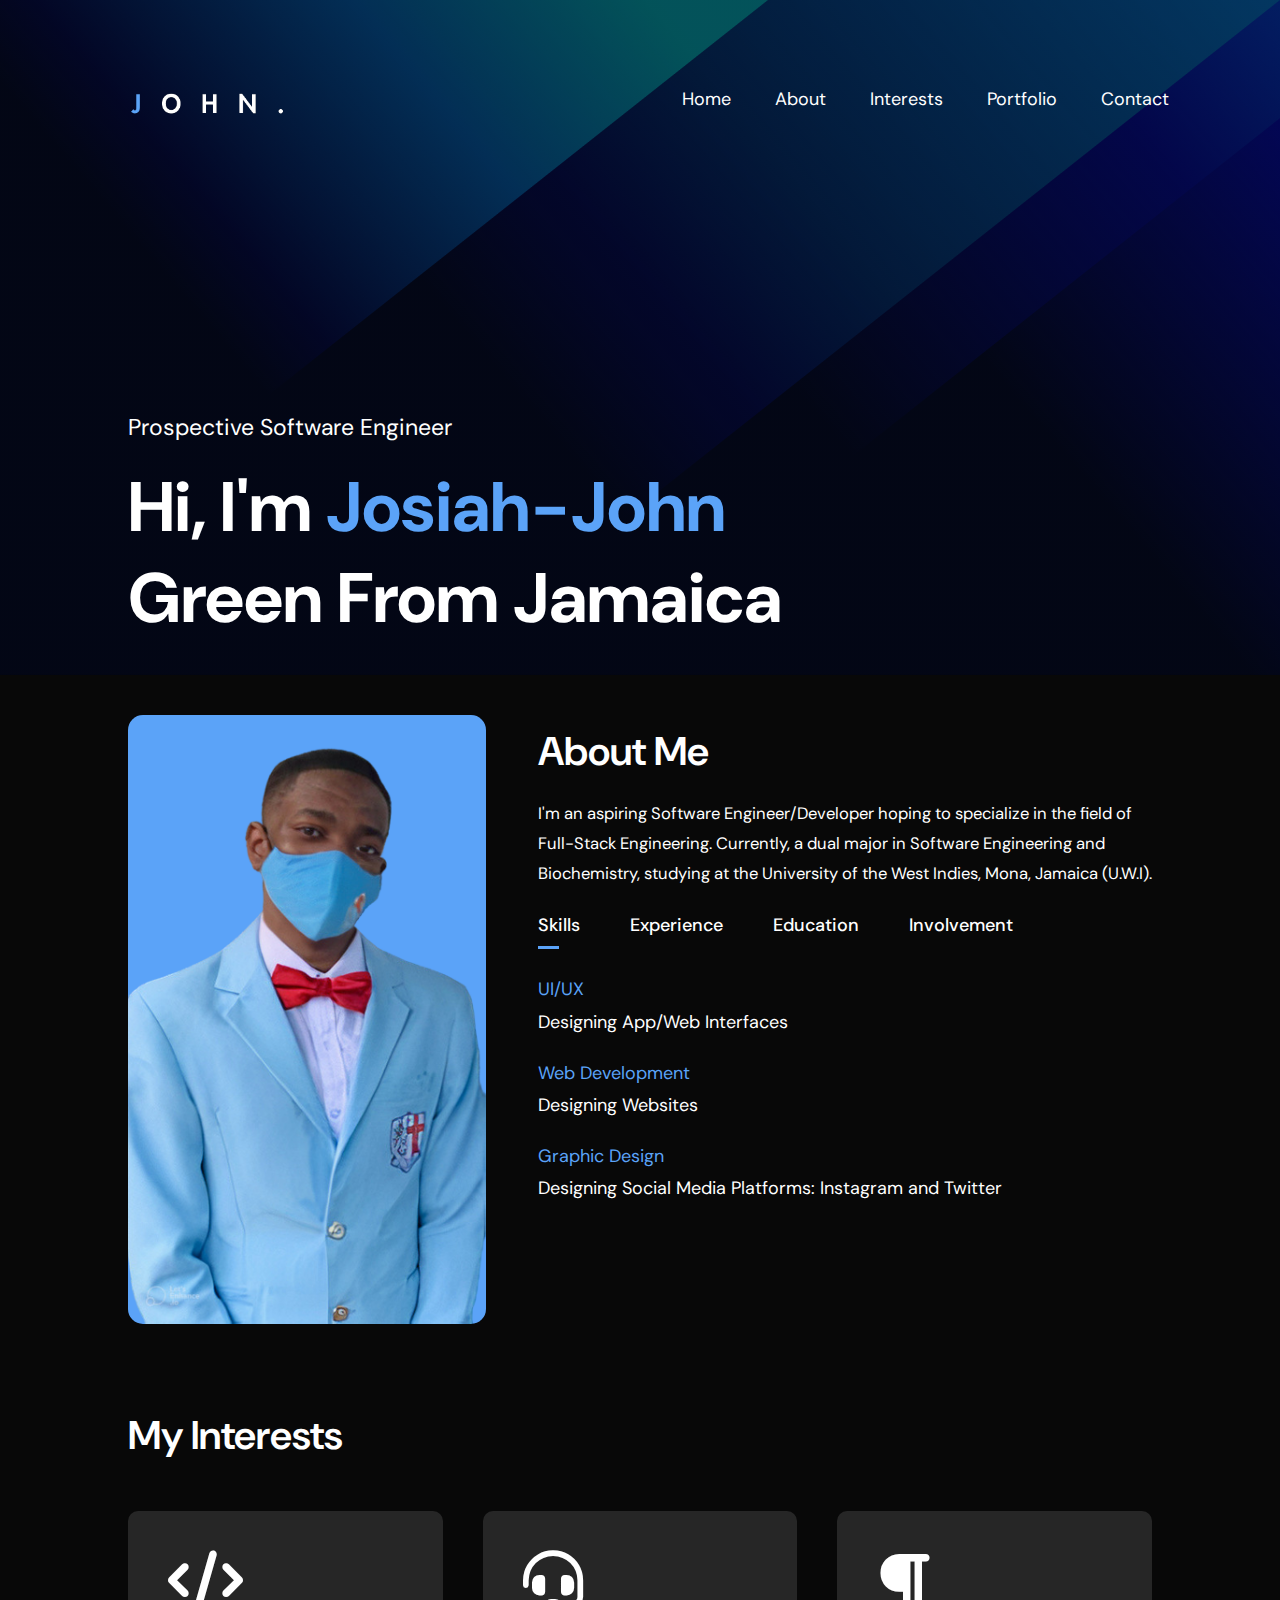
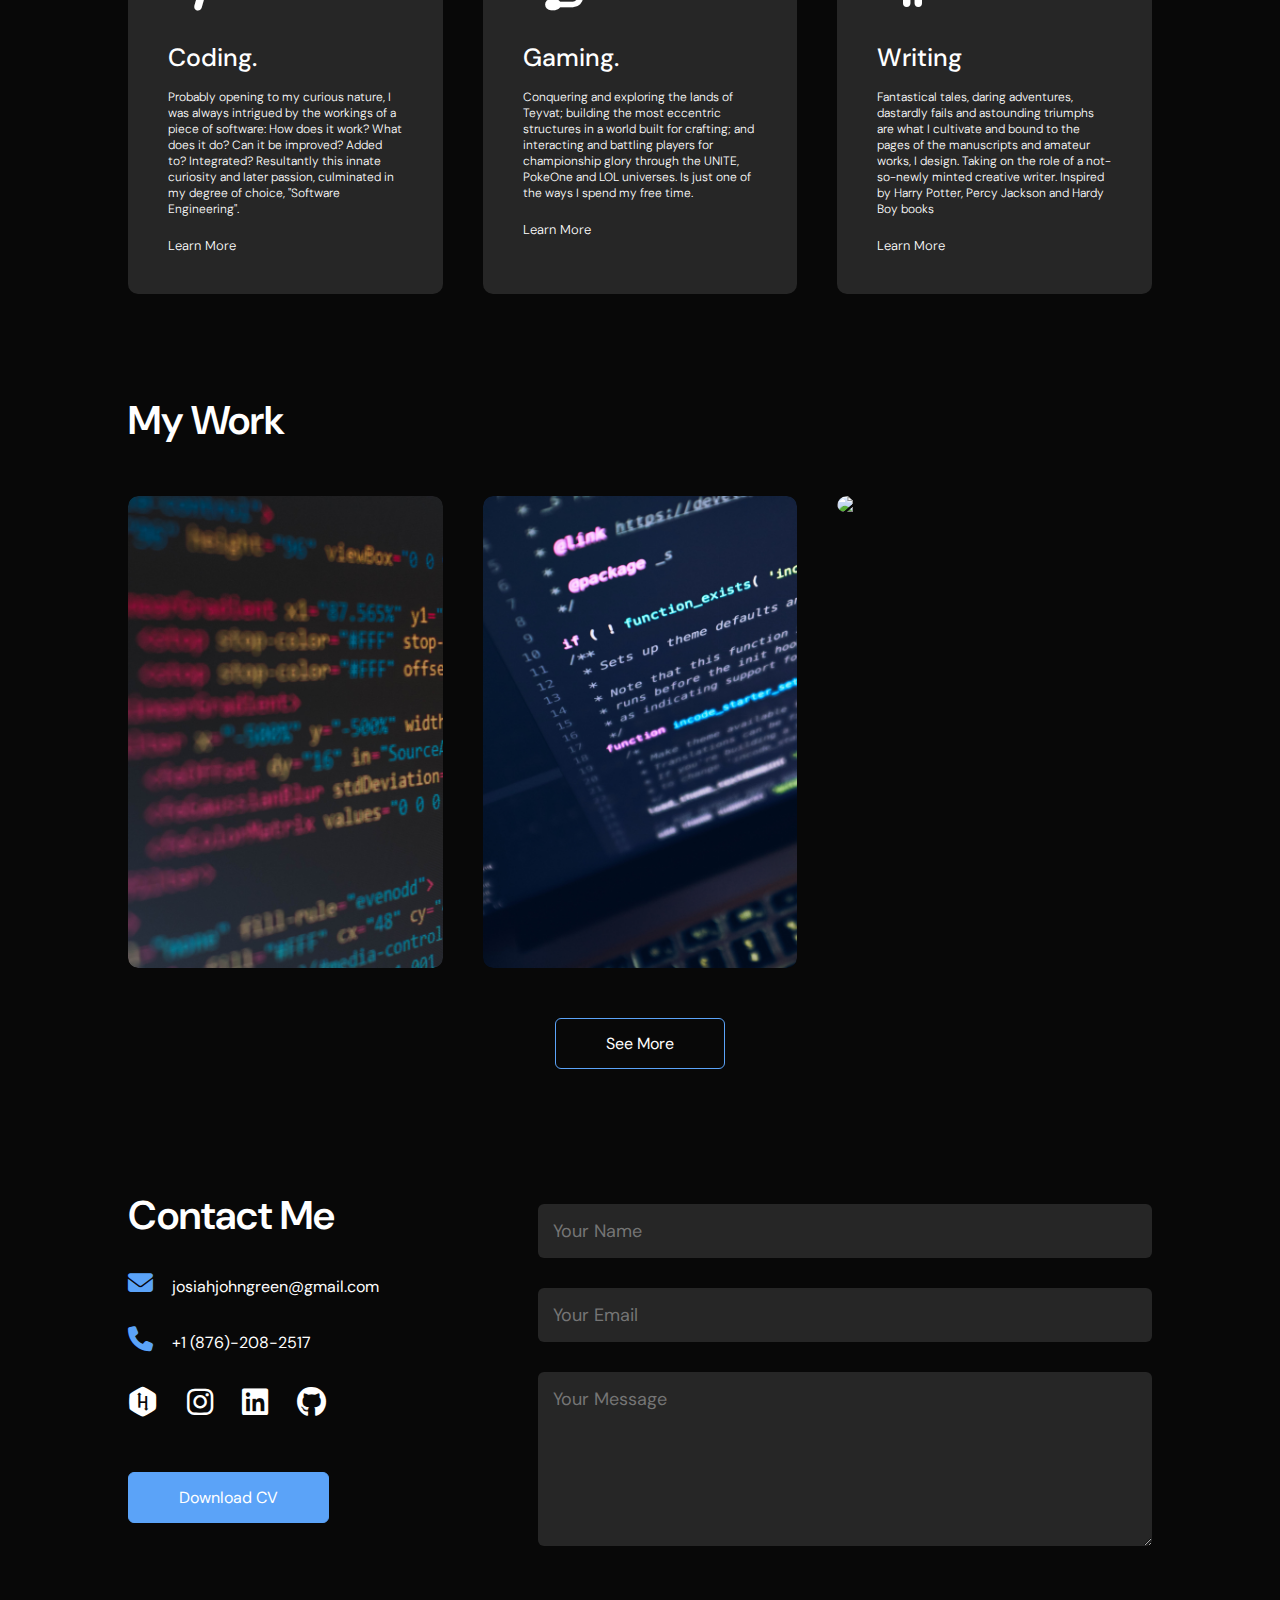
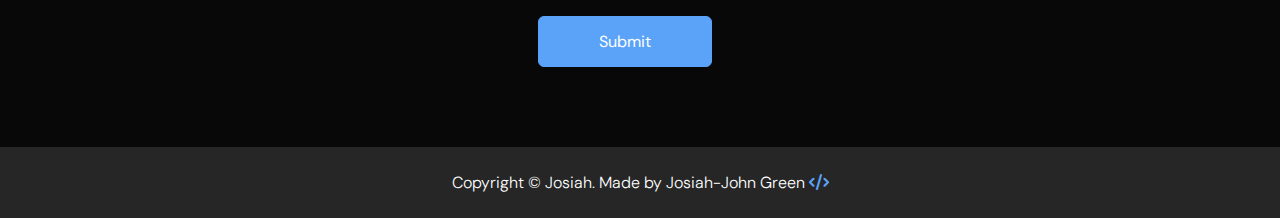
==== commit 6519005f: "Add files via upload" ====
--- a/index.html
+++ b/index.html
@@ -1,58 +1,304 @@
 <!DOCTYPE html>
-<html lang="en">
+<html lang="en" xmlns="http://www.w3.org/1999/html">
 
 <!--- Header --->
 
 <head>
     <meta charset="UTF-8">
+    <meta http-equiv = "X-UA-Compatible" content= "IE=edge">
     <meta name = "viewpoint" content = "with-device-width, initial-scale=1.0">
-    <title>Josiah-John Green | Home </title>
-    <link rel="stylesheet" href="style.css">
-    <link rel="preconnect" href="https://fonts.googleapis.com">
-    <link rel="preconnect" href="https://fonts.gstatic.com" crossorigin>
-    <link rel="stylesheet" href="https://cdnjs.cloudflare.com/ajax/libs/font-awesome/6.2.1/css/all.min.css">
-    <link href="https://fonts.googleapis.com/css2?family=DM+Sans&display=swap" rel="stylesheet">
-
+
+    <title>Josiah-John Green | Portfolio </title>
+
+    <link rel = "stylesheet" href = "style.css">
+    <link rel = "preconnect" href = "https://fonts.googleapis.com">
+    <link rel = "preconnect" href = "https://fonts.gstatic.com" crossorigin>
+    <link rel = "stylesheet" href = "https://cdnjs.cloudflare.com/ajax/libs/font-awesome/6.2.1/css/all.min.css">
+    <link href = "https://fonts.googleapis.com/css2?family=DM+Sans&display=swap" rel="stylesheet">
+
+    <script src="https://kit.fontawesome.com/7929e408c8.js" crossorigin="anonymous"></script>
 
 </head>
 
 <!--- Body --->
 <body>
 
-<!--- Section One --->
-<section class="header">
+<!--- Header --->
+<section id = "header">
+    <div class = "container">
         <nav>
-           <a href="index.html"> <img src="logo.png"></a>
+            <img src = "logo.png" class = "logo">
+            <ul id = "sidemenu">
+                <li><a href = "#header" >Home</a></li>
+                <li><a href = "#about" >About</a></li>
+                <li><a href = "#interests" >Interests</a></li>
+                <li><a href = "#portfolio" >Portfolio</a></li>
+                <li><a href = "#contacts" >Contact</a></li>
+                <i class="fas fa-times" onclick = "closemenu()" ></i>
+            </ul>
+            <i class="fas fa-bars" onclick = "openmenu()"></i>
         </nav>
 
-        <div class = "name">
-            <h1>Josiah-John Green</h1>
-        </div>
-
-        <div class = "message">
-            <h1></h1>
-        </div>
-
-        <div class = "email">
-            <p>josiahjohngreen@gmail.com</p>
-        </div>
-
-        <div class = "hack">
-            <a href="https://www.hackerrank.com/josiahjohngreen" target ="_blank"><i class="fa-brands fa-hackerrank"></i></a>
-        </div>
-
-        <div class = "insta">
-            <a href="https://www.instagram.com/josiah_jonh_" target ="_blank"><i class="fa-brands fa-instagram"></i></a>
-        </div>
-
-        <div class = "linked">
-            <a href="https://www.linkedin.com/in/josiah-john-green/" target ="_blank"><i class="fa-brands fa-linkedin"></i></a>
-        </div>
-
-        <div class = "git">
-            <a href="https://github.com/josiah-john-green" target ="_blank"> <i class="fa-brands fa-github"></i></a>
-        </div>
-
-</section>
+        <div class = "header-text">
+            <p>Prospective Software Engineer</p>
+            <h1> Hi, I'm <span> Josiah-John </span> <br> Green From Jamaica</h1>
+        </div>
+
+    </div>
+</section>
+
+<!--- About --->
+
+<section id = "about">
+    <div class = "container">
+        <div class = "row">
+            <div class = "column-one">
+               <img src = "image.png" class = "image">
+            </div>
+
+            <div class = "column-two">
+                <h1 class = "sub-titles"> About Me </h1>
+                <p>I'm an aspiring Software Engineer/Developer hoping to specialize in the field of Full-Stack Engineering.
+                Currently, a dual major in Software Engineering and Biochemistry, studying at the University of the West Indies, Mona,
+                Jamaica (U.W.I). </p>
+
+                <div class = "tab-titles">
+                    <p class = "tab-links active-link" onclick = "opentab('skills')"> Skills </p>
+                    <p class = "tab-links" onclick = "opentab('experience')"> Experience </p>
+                    <p class = "tab-links" onclick = "opentab('education')"> Education </p>
+                    <p class = "tab-links" onclick = "opentab('involvement')"> Involvement </p>
+                </div>
+
+                <div class = "tab-contents active-tab" id = "skills">
+                    <ul>
+                        <li> <span> UI/UX </span> <br> Designing App/Web Interfaces </li>
+                        <li> <span> Web Development </span> <br> Designing Websites </li>
+                        <li> <span> Graphic Design </span> <br> Designing Social Media Platforms: Instagram and Twitter </li>
+                    </ul>
+                </div>
+
+                <div class = "tab-contents" id = "experience">
+                    <ul>
+                        <li> <span> 2022 - Present </span> <br> Public Relations Officer of UWI Japanese Club </li>
+                        <li> <span> 2021 - 2022 </span> <br> Computing Course Representative </li>
+                    </ul>
+                </div>
+
+                <div class = "tab-contents" id = "education">
+                    <ul>
+                        <li> <span> 2021 - Present </span> <br> Software Engineering Major at University of the West Indies </li>
+                    </ul>
+                </div>
+
+                <div class = "tab-contents" id = "involvement">
+                    <ul>
+                        <li> <span> 2022 - Present </span> <br> Executive Member of the UWI Japanese Club [Public Relations Officer] </li>
+                        <li> <span> 2022 - Present </span> <br> Member of the Computing Society </li>
+                    </ul>
+                </div>
+
+
+            </div>
+        </div>
+    </div>
+</section>
+
+<!--- Interests --->
+<section id = "interests">
+
+    <div class = "container">
+        <h1 class = "sub-titles"> My Interests </h1>
+        <div class = "interests-list">
+            <div>
+                <i class="fa-solid fa-code"></i>
+
+                <h2> Coding. </h2>
+                <p> Probably opening to my curious nature, I was always intrigued by the
+                    workings of a piece of software: How does it work? What does it do? Can it be improved? Added to? Integrated?
+                    Resultantly this innate curiosity and later passion, culminated in my degree of choice, "Software Engineering".</p>
+
+                <a href = "#contact"> Learn More </a>
+            </div>
+
+            <div>
+                <i class="fa-solid fa-headset"></i>
+
+                <h2> Gaming. </h2>
+                <p> Conquering and exploring the lands of Teyvat; building the most eccentric structures in a
+                    world built for crafting; and interacting and battling players for championship glory through
+                    the UNITE, PokeOne and LOL universes. Is just one of the ways I spend my free time.     </p>
+
+                <a href = "#contact"> Learn More </a>
+            </div>
+
+            <div>
+                <i class="fa-solid fa-paragraph"></i>
+
+                <h2> Writing </h2>
+                <p> Fantastical tales, daring adventures, dastardly fails and astounding triumphs are what I cultivate and
+                    bound to the pages of the manuscripts and amateur works, I design. Taking on the role of a not-so-newly
+                    minted creative writer. Inspired by Harry Potter, Percy Jackson and Hardy Boy books </p>
+
+                <a href = "#contact"> Learn More </a>
+            </div>
+        </div>
+    </div>
+
+</section>
+
+<!--- Portfolio --->
+<section id = "portfolio">
+
+    <div class = "container">
+        <h1 class = "sub-titles"> My Work </h1>
+        <div class = "work-list">
+            <div class = "work">
+                <img src = "image_one.jpg">
+
+                <div class = "layer">
+                    <h2> Personalized Website </h2>
+                    <p> Presents snippets of information about me, my interests, my goals, my education
+                        and means by which you can contact me </p>
+
+                    <a href = "#"> <i class="fa-solid fa-arrow-up-right-from-square"></i> </a>
+                </div>
+
+            </div>
+
+            <div class = "work">
+                <img src = "image_two.jpg">
+                <div class = "layer">
+                    <h2> Professional Website </h2>
+                    <p> Presents snippets of information about me, my interests, my skills, my education,
+                        my involvement, my projects and means by which you can contact me .</p>
+
+                    <a href = "#"> <i class="fa-solid fa-arrow-up-right-from-square"></i> </a>
+                </div>
+
+
+            </div>
+
+            <div class = "work">
+                <img src = "image_three.png">
+                <div class = "layer">
+                    <h2> Automated Train System </h2>
+                    <p> GUI which invokes a train system, enabling the user to input information, about train, their routes, stations
+                        segments and events such as the opening and closing of aforementioned system components, to which is printed and
+                        readable to the 'initializationFile' </p>
+
+                    <a href = "#"> <i class="fa-solid fa-arrow-up-right-from-square"></i> </a>
+                </div>
+            </div>
+        </div>
+        <a href = "#" class = "btn"> See More </a>
+    </div>
+
+</section>
+
+<!--- Contacts --->
+
+<section id = "contacts">
+
+    <div class = "container">
+        <div class = "row">
+            <div class = "contact-left">
+                <h1 class = "sub-titles"> Contact Me </h1>
+                <p><i class = "fa-solid fa-envelope"></i> josiahjohngreen@gmail.com</p>
+                <p><i class = "fa-solid fa-phone"></i> +1 (876)-208-2517 </p>
+
+
+                <div class = "social-icons">
+                    <a href="https://www.hackerrank.com/josiahjohngreen" target ="_blank"><i class="fa-brands fa-hackerrank"></i></a>
+                    <a href="https://www.instagram.com/josiah_jonh_" target ="_blank"><i class="fa-brands fa-instagram"></i></a>
+                    <a href="https://www.linkedin.com/in/josiah-john-green/" target ="_blank"><i class="fa-brands fa-linkedin"></i></a>
+                    <a href="https://github.com/josiah-john-green" target ="_blank"> <i class="fa-brands fa-github"></i></a>
+                </div>
+
+                <a href = "resume - josiah-john green.pdf" download class = "btn contact"> Download CV </a>
+
+            </div>
+
+            <div class = "contact-right">
+                <form name = "submit-to-google-sheet">
+                    <input type = "text", name = "Name" placeholder = "Your Name" required>
+                    <input type = "email", name = "Email" placeholder = "Your Email" required>
+                    <textarea name = "message", rows = "6" placeholder = "Your Message" required></textarea>
+                    <button type = "submit" class = "btn contact">Submit</button>
+                </form>
+            </div>
+        </div>
+    </div>
+    <div class = "copyright">
+        <p> Copyright © Josiah. Made by Josiah-John Green <i class="fa-solid fa-code"></i> </p>
+    </div>
+</section>
+
+<!--- Script: Tabcontent and Tablinks --->
+
+<script>
+
+    var tablinks = document.getElementsByClassName("tab-links");
+    var tabcontents = document.getElementsByClassName("tab-contents");
+
+    function opentab(tabname){
+
+        for(tablink of tablinks){
+
+            tablink.classList.remove("active-link");
+
+        }
+
+        for(tabcontent of tabcontents){
+
+            tabcontent.classList.remove("active-tab");
+
+        }
+        event.currentTarget.classList.add("active-link");
+        document.getElementById(tabname).classList.add("active-tab");
+
+    }
+
+</script>
+
+<!--- Script: Sidemenu --->
+
+<script>
+
+    var sidemenu = document.getElementById("sidemenu");
+
+    function openmenu()
+    {
+
+        sidemenu.style.right = "0";
+
+    }
+
+    function closemenu()
+    {
+
+        sidemenu.style.right = "-300px";
+
+    }
+
+
+</script>
+
+<!--- Script: Google Sheets --->
+
+<script>
+
+  const scriptURL = '<https://script.google.com/macros/s/AKfycbzI7wiJ48cYmnrNKYLa_MtJt18yENHaiWNKMSdy2__lh6NueaEwiYsGjPgmfJZk2iIgAw/exec>'
+  const form = document.forms['submit-to-google-sheet']
+
+  form.addEventListener('submit', e => {
+    e.preventDefault()
+    fetch(scriptURL, { method: 'POST', body: new FormData(form)})
+      .then(response => console.log('Success!', response))
+      .catch(error => console.error('Error!', error.message))
+  })
+
+</script>
+
+
 </body>
 </html>
--- a/style.css
+++ b/style.css
@@ -2,145 +2,692 @@
 *{
 
     margin: 0;
-    top: 0;
-    position: fixed;
     padding: 0;
     font-family: 'DM Sans', sans-serif;
-
-}
-
-.header{
-
-    min-height: 100vh;
-    width: 100%;
+    box-sizing: border-box;
+
+}
+
+/* Header: Html */
+
+html{
+
+    scroll-behavior: smooth;
+
+}
+
+/* Header: Body */
+
+body{
+
+    background: #080808;
+    color: #fff;
+
+}
+
+#header{
+
     background-image: linear-gradient(rgba(4,9,30,0.7), rgba(4,9,30,0.7)), url(picture_header.jpg);
+    background-size: cover;
     background-position: center;
-    background-size: cover;
-    position: fixed;
+    background-size: 100% 100%;
+
+}
+
+.container{
+
+    padding: 10px 10%;
 
 }
 
 nav{
 
     display: flex;
-    padding: 2% 6%;
+    align-items: center;
     justify-content: space-between;
-    align-items: center;
-
-}
-
-nav img{
-
-    width: 300px;
-    position: absolute;
-    top: 2px;
-    left: -20px;
-
-
-}
-
-
-/* Section One (Body) */
-
-.name{
-
-    width:90%;
-    color: #fff;
-    position: absolute;
-    top: 18%;
-    left: 114%;
-    transform: translate(-50%, -50%);
-    text-align: left;
-
-}
-
-.name h1{
-
-    font-size: 38px;
-
-}
-
-.message{
-
-    width:90%;
-    color: #fff;
-    position: absolute;
-    top: 70%;
-    left: 51%;
-    transform: translate(-50%, -50%);
-    text-align: left;
-
-}
-
-.message h3{
-
-    font-size: 18px;
-
-}
-
-.email{
-
-    width:90%;
-    color: #fff;
-    position: absolute;
-    left: 51%;
-    top: 89%;
-    transform: translate(-50%, -50%);
-    text-align: left;
-
-}
-
-.email p{
-
-
-    font-size: 22px;
-
-}
-
-.hack .fa-brands{
-
-    color: #fff;
-    cursor: pointer;
-    font-size: 1.3em;
-    position: absolute;
-    left: 1100px;
-    top: 620px;
-
-
-}
-
-.insta .fa-brands{
-
-    color: #fff;
-    cursor: pointer;
-    font-size: 1.3em;
-    position: absolute;
-    left: 1150px;
-    top: 620px;
-
-
-}
-
-.linked .fa-brands{
-
-    color: #fff;
-    cursor: pointer;
-    font-size: 1.3em;
-    position: absolute;
-    left: 1200px;
-    top: 620px;
-
-
-}
-
-.git .fa-brands{
-
-    color: #fff;
-    cursor: pointer;
-    font-size: 1.3em;
-    position: absolute;
-    left: 1250px;
-    top: 620px;
-
-
-}+    flex-wrap: wrap;
+
+}
+
+.logo{
+
+     width: 320px;
+     position: relative;
+     top: -50px;
+     right: 80px;
+
+}
+
+nav i{
+
+     visibility: hidden;
+
+}
+
+nav ul i{
+
+     visibility: hidden;
+
+}
+
+nav ul li{
+
+     display: inline-block;
+     list-style: none;
+     margin: 10px 20px;
+
+}
+
+nav ul li a{
+
+     color: #fff;
+     text-decoration: none;
+     font-size: 18px;
+     position: relative;
+     top: -70px;
+     right: -140px
+
+}
+
+nav ul li a::after{
+
+     content: '';
+     width: 0%;
+     height: 3px;
+     background: #5BA3F8;
+     display: block;
+     margin: auto;
+     transition: 0.5s;
+
+}
+
+nav ul li a:hover::after{
+
+     width: 100%;
+
+}
+
+.header-text{
+
+     margin-top: 8%;
+     font-size: 23px;
+
+}
+
+.header-text h1{
+
+     margin-top: 2%;
+     margin-bottom: 2%;
+     font-size: 70px;
+
+}
+
+.header-text h1 span{
+
+     color: #5BA3F8;
+
+}
+
+/* About: Body */
+
+#about{
+
+     padding: 30px 0px;
+     color: #fff;
+
+}
+
+.row{
+
+     display: flex;
+     justify-content: space-between;
+     flex-wrap: wrap;
+
+}
+
+.column-one{
+
+     flex-basis: 35%;
+
+}
+
+.column-one img{
+
+     width: 100%;
+     border-radius: 15px;
+
+}
+
+.column-two{
+
+     flex-basis: 60%;
+     font-size: 16.6px;
+     colour: #EDEADE;
+     line-height: 1.8;
+
+}
+
+.sub-titles{
+
+     font-size: 40px;
+     font-weight: 600;
+     colour: #fff;
+     margin-bottom: 2%;
+
+}
+
+.column-two p{
+
+     margin-bottom: 2%;
+
+}
+
+.tab-titles{
+
+     display: flex;
+     margin: 20px 0 20px;
+
+}
+
+.tab-links{
+
+      margin-right: 50px;
+      font-size: 18px;
+      font-weight: 500;
+      cursor: pointer;
+      position: relative;
+
+}
+
+.tab-links::after{
+
+      content: '';
+      width: 0;
+      height: 3px;
+      background: #5BA3F8;
+      position: absolute;
+      left: 0;
+      bottom: -8px;
+      transition: 0.5s;
+
+}
+
+.tab-links.active-link::after{
+
+      width: 50%;
+
+}
+
+.tab-contents ul li{
+
+      list-style: none;
+      margin: 10px 0;
+      font-size: 18px;
+      margin-bottom: 3%;
+
+}
+
+.tab-contents ul li span{
+
+      color: #5BA3F8;
+      font-size: 18px;
+      margin-bottom: 5%;
+
+}
+
+.tab-contents{
+
+      display: none;
+
+}
+
+.tab-contents.active-tab{
+
+      display: block;
+
+}
+
+/* My Interests: Body */
+
+#interests{
+
+      padding: 30px 0;
+
+}
+
+.interests-list{
+
+      display: grid;
+      grid-template-columns: repeat(auto-fit, minmax(250px, 1fr));
+      grid-gap: 40px;
+      margin-top: 50px;
+
+}
+
+.interests-list div{
+
+      background: #262626;
+      padding: 40px;
+      font-size: 12px;
+      font-weight: 300;
+      border-radius: 10px;
+      transition: background 0.5s, transform 0.5s;
+
+}
+
+.interests-list div i{
+
+      font-size: 60px;
+      margin-bottom: 30px;
+
+}
+
+.interests-list div h2{
+
+      font-size: 25px;
+      font-weight: 500;
+      margin-bottom: 15px;
+
+}
+
+.interests-list div a{
+
+      text-decoration: none;
+      color: #fff;
+      font-size: 13px;
+      margin-top: 20px;
+      display: inline-block;
+
+}
+
+.interests-list div:hover{
+
+      background: #5BA3F8;
+      transform: translateY(-10px);
+
+}
+
+/* My Work: Body */
+
+#portfolio{
+
+      padding: 50px 0;
+
+}
+
+.work-list{
+
+      display: grid;
+      grid-template-columns: repeat(auto-fit, minmax(250px, 1fr));
+      grid-gap: 40px;
+      margin-top: 50px;
+
+}
+
+.work{
+
+      border-radius: 10px;
+      position: relative;
+      overflow: hidden;
+
+}
+
+.work img{
+
+      width: 100%;
+      border-radius: 10px;
+      display: block;
+      transition: transform 0.5s;
+
+}
+
+.layer{
+
+      width: 100%;
+      height: 0;
+      background: linear-gradient(rgba(0,0,0,0.4), #5BA3F8);
+      border-radius: 10px;
+      position: absolute;
+      left: 0;
+      bottom: 0;
+      overflow: hidden;
+      display: flex;
+      align-items: center;
+      justify-content: center;
+      flex-direction: column;
+      padding: 0 40px;
+      text-align: center;
+      font-size: 14px;
+      transition: 0.5s;
+      line-height: 1.8;
+
+}
+
+.layer h3{
+
+      font-weight: 500;
+      margin-bottom: 20px;
+
+}
+
+.layer a{
+
+      margin-top: 20px;
+      color: #5BA3F8;
+      text-decoration: none;
+      font-size: 18px;
+      line-height: 60px;
+      background: #fff;
+      width: 60px;
+      height: 60px;
+      border-radius: 50%;
+      text-align: center;
+
+}
+
+.work:hover img{
+
+      transform: scale(1.1);
+
+}
+
+.work:hover .layer{
+
+      height: 100%;
+
+}
+
+.btn{
+
+      display: block;
+      margin: 50px auto;
+      width: fit-content;
+      border: 1px solid #5BA3F8;
+      padding: 14px 50px;
+      border-radius: 6px;
+      text-decoration: none;
+      color: #fff;
+      transition: background 0.5s;
+      text-align: center;
+
+}
+
+.btn:hover{
+
+      background: #5BA3F8;
+
+}
+
+/* Contacts: Body */
+
+.contact-left{
+
+      flex-basis: 35%;
+
+}
+
+.contact-right{
+
+      flex-basis: 60%;
+
+}
+
+.contact-left p{
+
+     margin-top: 30px;
+
+}
+
+.contact-left p i{
+
+     color: #5BA3F8;
+     margin-right: 15px;
+     font-size: 25px;
+
+}
+
+.social-icons{
+
+      margin-top: 30px;
+
+}
+
+.social-icons a{
+
+      text-decoration: none;
+      font-size: 30px;
+      margin-right: 25px;
+      color: #fff;
+      display: inline-block;
+      transition: transform 0.5s;
+
+}
+
+.social-icons a:hover{
+
+      color: #5BA3F8;
+      transform: translateY(-5px);
+
+}
+
+.btn.contact{
+
+      display: inline-block;
+      background: #5BA3F8;
+
+}
+
+.contact-right form{
+
+      width: 100%;
+
+}
+
+form input, form textarea{
+
+      width: 100%;
+      border: 0;
+      outline: none;
+      background: #262626;
+      padding: 15px;
+      margin: 15px 0;
+      color: #fff;
+      font-size: 18px;
+      border-radius: 6px;
+
+}
+
+form .contact{
+
+      background: #5BA3F8;
+      padding: 14px 60px;
+      font-size: 16px;
+      margin-top: -50px
+      cursor: pointer;
+
+}
+
+/* Footer: Body */
+
+.copyright{
+
+       width: 100%;
+       text-align: center;
+       padding: 25px 0;
+       background: #262626;
+       font-weight: 300;
+       margin-top: 20px;
+
+}
+
+.copyright i{
+
+       color: #5BA3F8;
+
+}
+
+
+@media only screen and (max-device-width: 768px)
+{
+
+    /* Header: Body */
+
+    .logo{
+
+         width: 500px;
+         position: relative;
+         top: -50px;
+         right: 120px;
+
+    }
+
+    nav i{
+
+        visibility: visible;
+        display: block;
+        font-size: 25px;
+        margin-top: -19%;
+
+    }
+
+    nav ul{
+
+        background: #04091E;
+        position: fixed;
+        top: 0;
+        right: -300px;
+        width: 300px;
+        height: 100vh;
+        padding-top: 175px;
+        padding-right: 170px;
+        z-index: 2;
+        transform: right 0.5s
+
+    }
+
+    nav ul li{
+
+        display: block;
+        margin: 25px 0;
+        line-height: 2.0;
+
+    }
+
+    nav ul li a{
+
+        font-size: 32px;
+        right: -100px;
+
+    }
+
+    nav ul li a::after{
+
+        display: none;
+
+    }
+
+    nav ul i{
+
+        visibility: visible;
+        font-size: 35px;
+        position: absolute;
+        top: 125px;
+        left: 45px;
+        cursor: pointer;
+
+
+    }
+
+    .header-text{
+
+         margin-top: 5%;
+         margin-bottom: 10%;
+         margin-right: 2%;
+         font-size: 16px;
+
+    }
+
+    .header-text h1{
+
+         font-size: 60px;
+
+    }
+
+    /* About: Body */
+
+
+    .sub-titles{
+
+        font-size: 40px;
+
+    }
+
+    .column-one{
+
+        margin-bottom: 30px;
+        flex-basis: 100%;
+
+    }
+
+    .column-two{
+
+        font-size: 14px;
+        flex-basis: 100%;
+
+    }
+
+    .tab-links{
+
+        font-size: 16px;
+        margin-right: 20px;
+
+    }
+
+    /* My Interests: Body */
+
+    .interests-list{
+
+         grid-template-columns: repeat(auto-fit, minmax(500px, 1fr));
+         grid-gap: 40px;
+
+    }
+
+    /* My Work: Body */
+
+    .work-list{
+
+          grid-template-columns: repeat(auto-fit, minmax(500px, 1fr));
+          grid-gap: 40px;
+
+    }
+
+
+    /* Contact: Body */
+
+    .contact-left{
+
+        flex-basis: 100%;
+        line-height: 2.0;
+        text-align: center;
+        font-size: 25px;
+
+    }
+
+    .contact-right{
+
+        display: none;
+
+    }
+
+
+    /* Footer: Body */
+
+    .copyright{
+
+        font-size: 14px;
+
+    }
+
+
+}
+
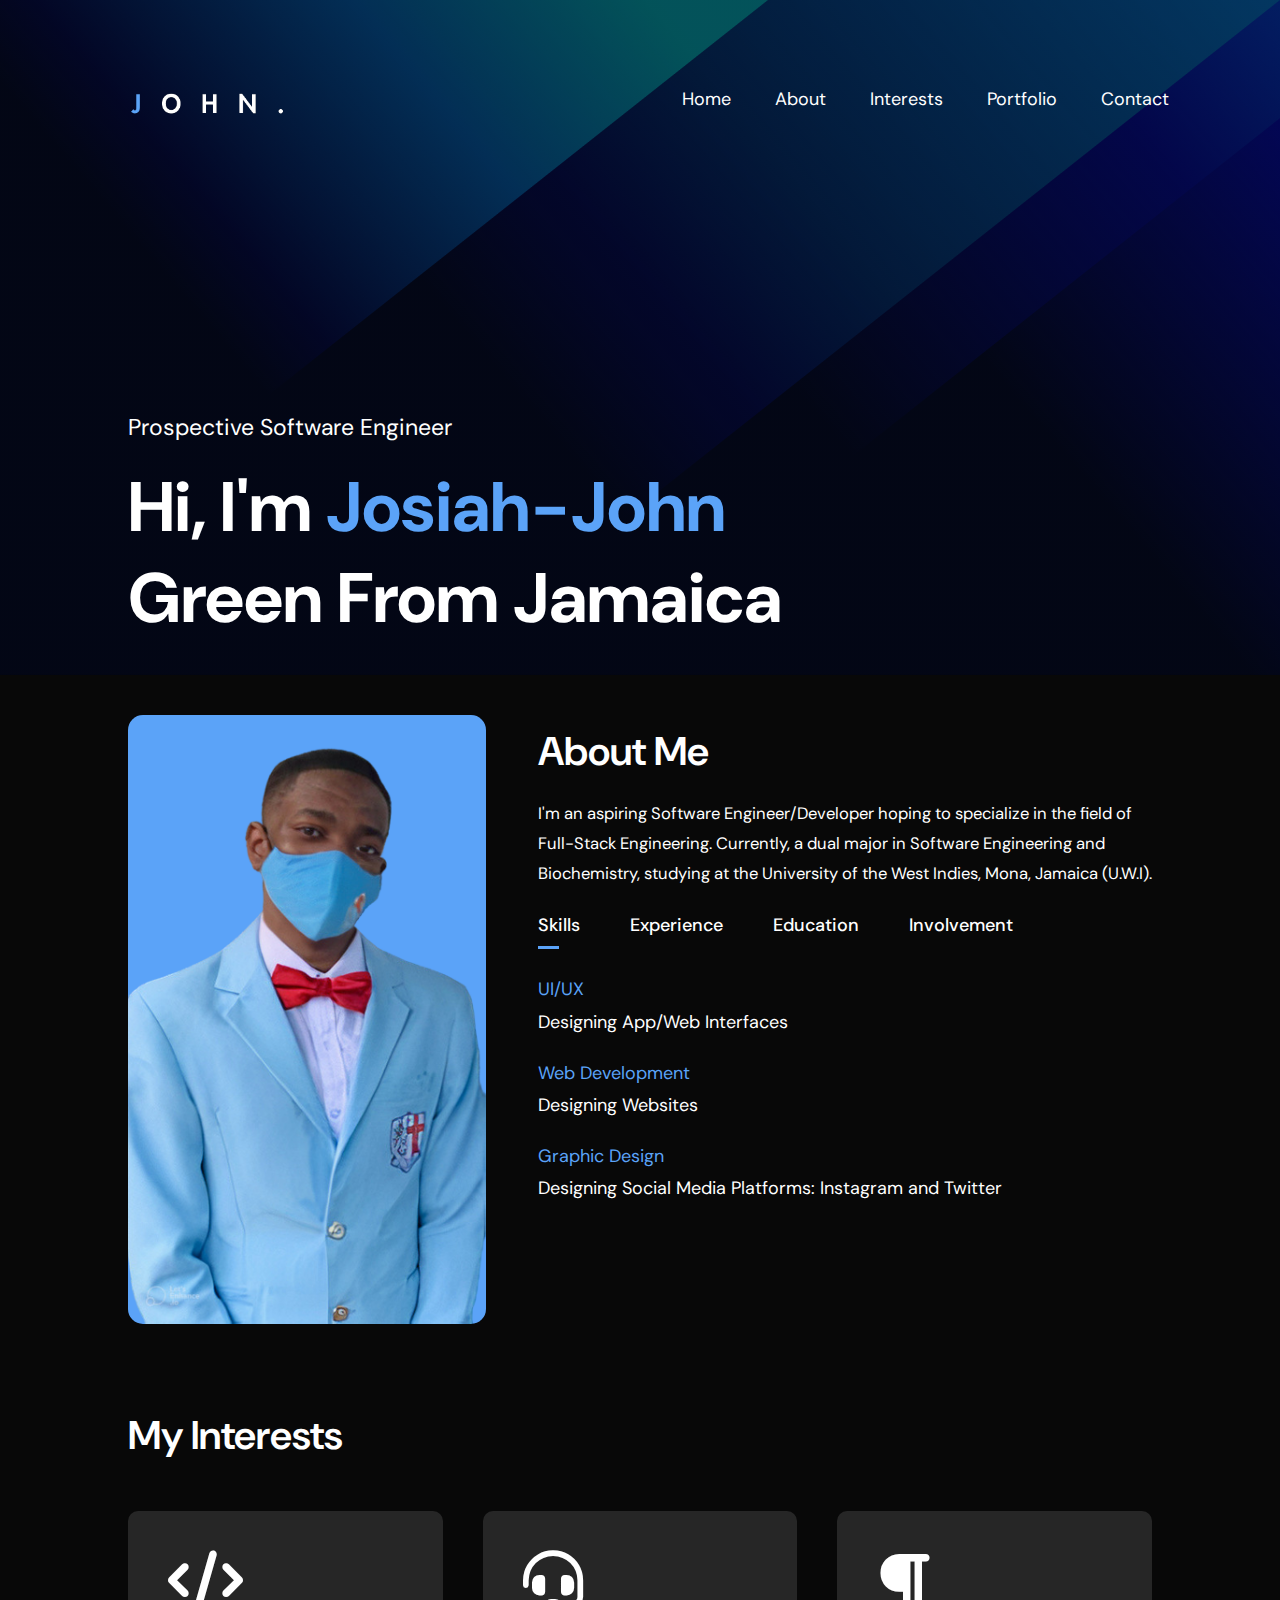
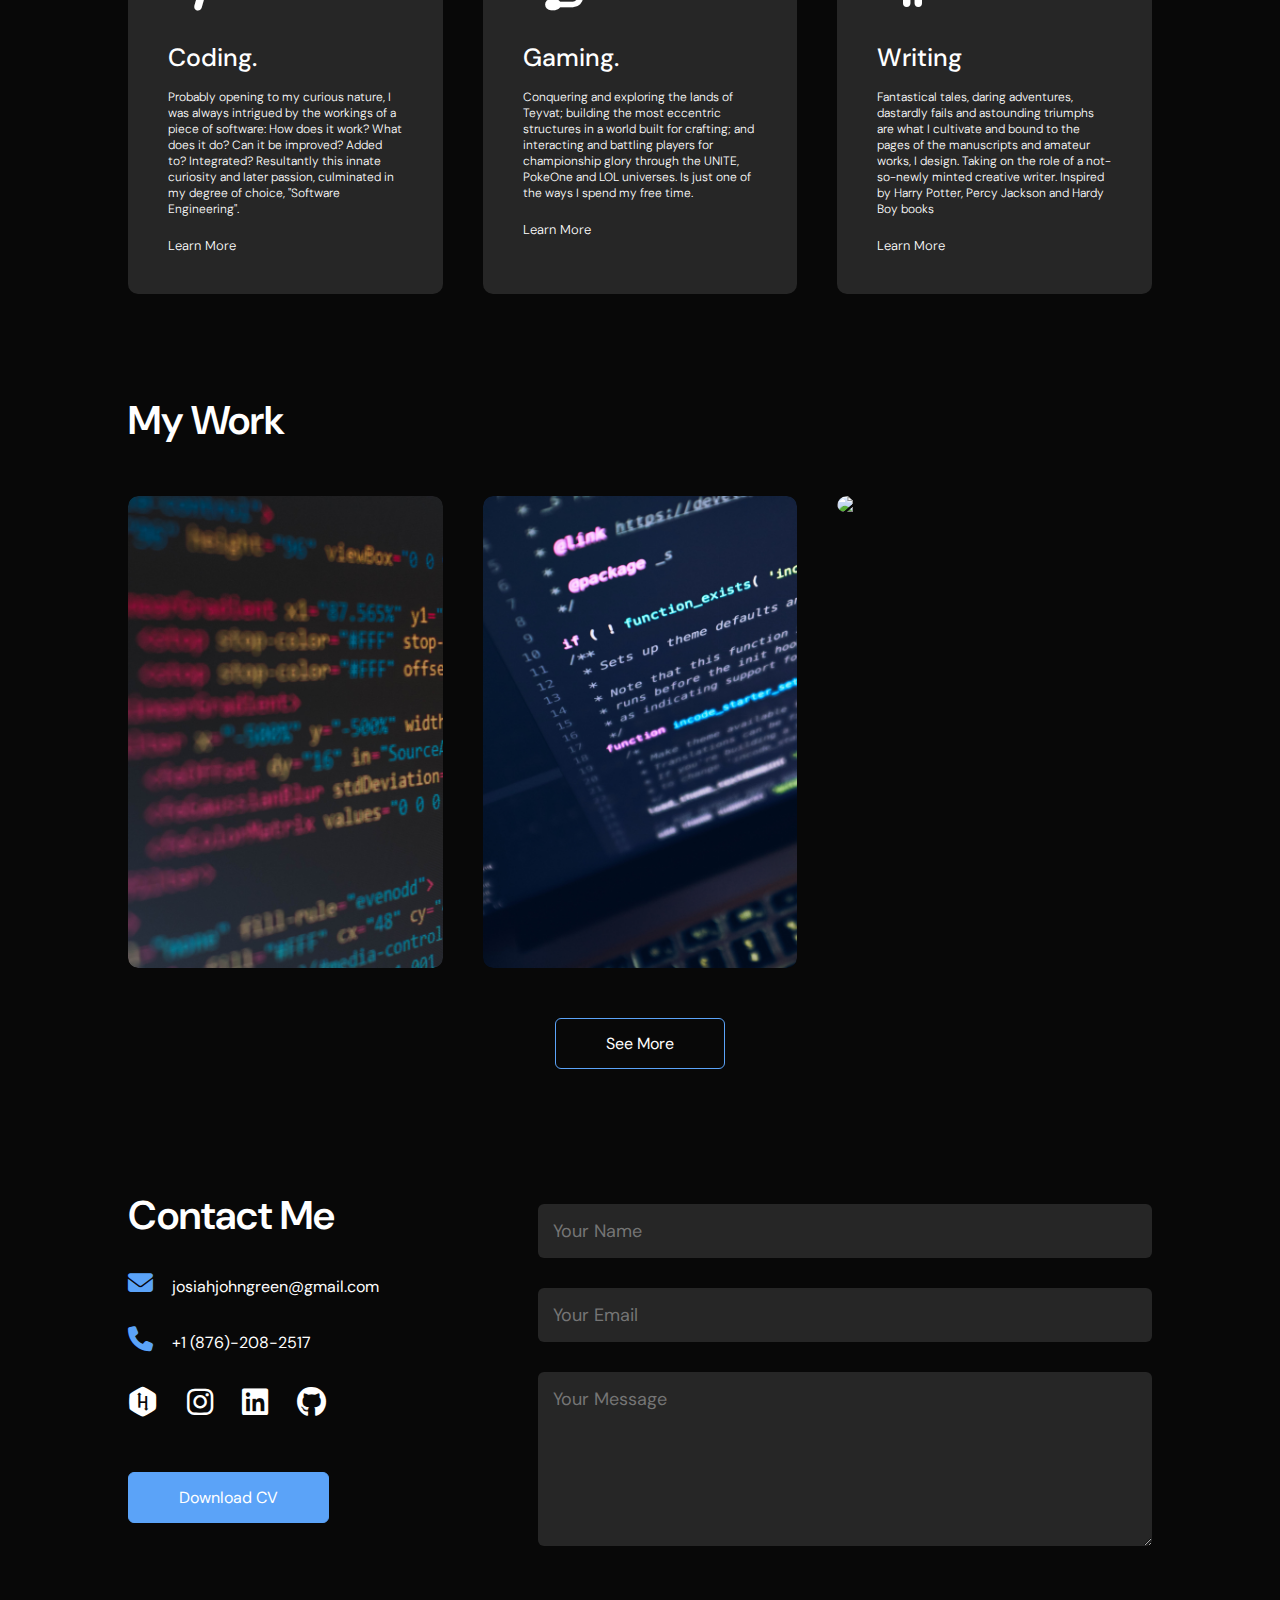
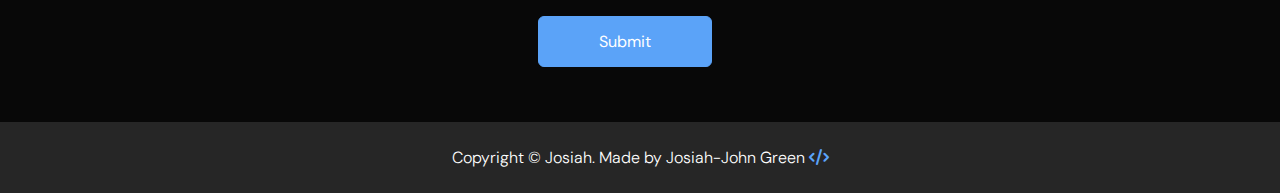
==== commit 74464a9f: "Add files via upload" ====
--- a/index.html
+++ b/index.html
@@ -222,9 +222,10 @@
                 <form name = "submit-to-google-sheet">
                     <input type = "text", name = "Name" placeholder = "Your Name" required>
                     <input type = "email", name = "Email" placeholder = "Your Email" required>
-                    <textarea name = "message", rows = "6" placeholder = "Your Message" required></textarea>
+                    <textarea name = "Message", rows = "6" placeholder = "Your Message" required></textarea>
                     <button type = "submit" class = "btn contact">Submit</button>
                 </form>
+                <span id = "msg"></span>
             </div>
         </div>
     </div>
@@ -287,13 +288,20 @@
 
 <script>
 
-  const scriptURL = '<https://script.google.com/macros/s/AKfycbzI7wiJ48cYmnrNKYLa_MtJt18yENHaiWNKMSdy2__lh6NueaEwiYsGjPgmfJZk2iIgAw/exec>'
+  const scriptURL = 'https://script.google.com/macros/s/AKfycbwTMSdncr-263GAJO9T82lgTLDxf5SyF3uEuEjoGCWCywuXaQymLjYdPVq41mmCB5SfJA/exec'
   const form = document.forms['submit-to-google-sheet']
+  const msg = document.getElementById("msg")
 
   form.addEventListener('submit', e => {
     e.preventDefault()
     fetch(scriptURL, { method: 'POST', body: new FormData(form)})
-      .then(response => console.log('Success!', response))
+      .then(response => {
+            msg.innerHTML = "Message Sent Successfully!"
+            setTimeout(function(){
+                msg.innerHTML = ""
+            }, 5000)
+            form.reset()
+      })
       .catch(error => console.error('Error!', error.message))
   })
 
--- a/style.css
+++ b/style.css
@@ -507,6 +507,14 @@
 
 }
 
+#msg{
+
+    colour: #5BA3F8;
+    display: block;
+    margin-top: -22%;
+
+}
+
 /* Footer: Body */
 
 .copyright{
@@ -516,7 +524,8 @@
        padding: 25px 0;
        background: #262626;
        font-weight: 300;
-       margin-top: 20px;
+       margin-top: 130px;
+       position: absolute;
 
 }
 
@@ -685,9 +694,11 @@
     .copyright{
 
         font-size: 14px;
-
-    }
-
-
-}
-
+        margin-top: 40px;
+        position: relative;
+
+    }
+
+
+}
+
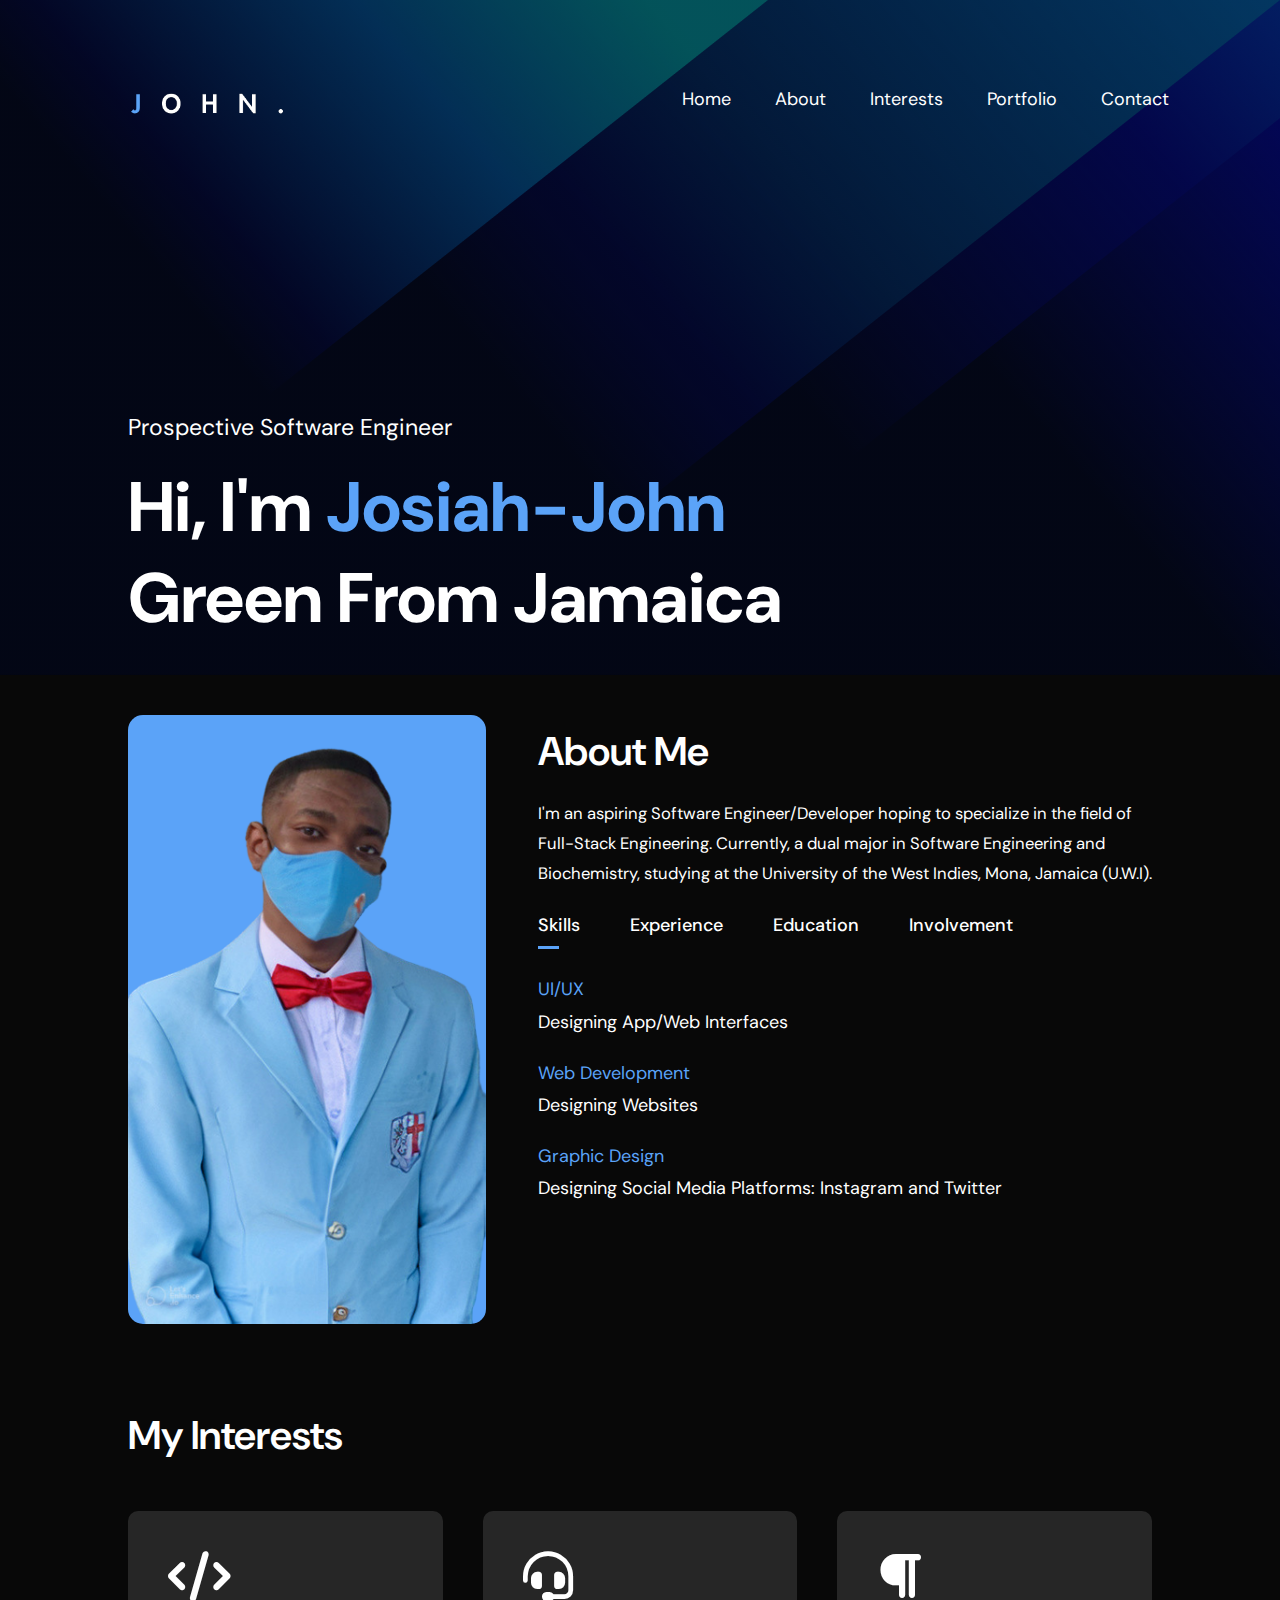
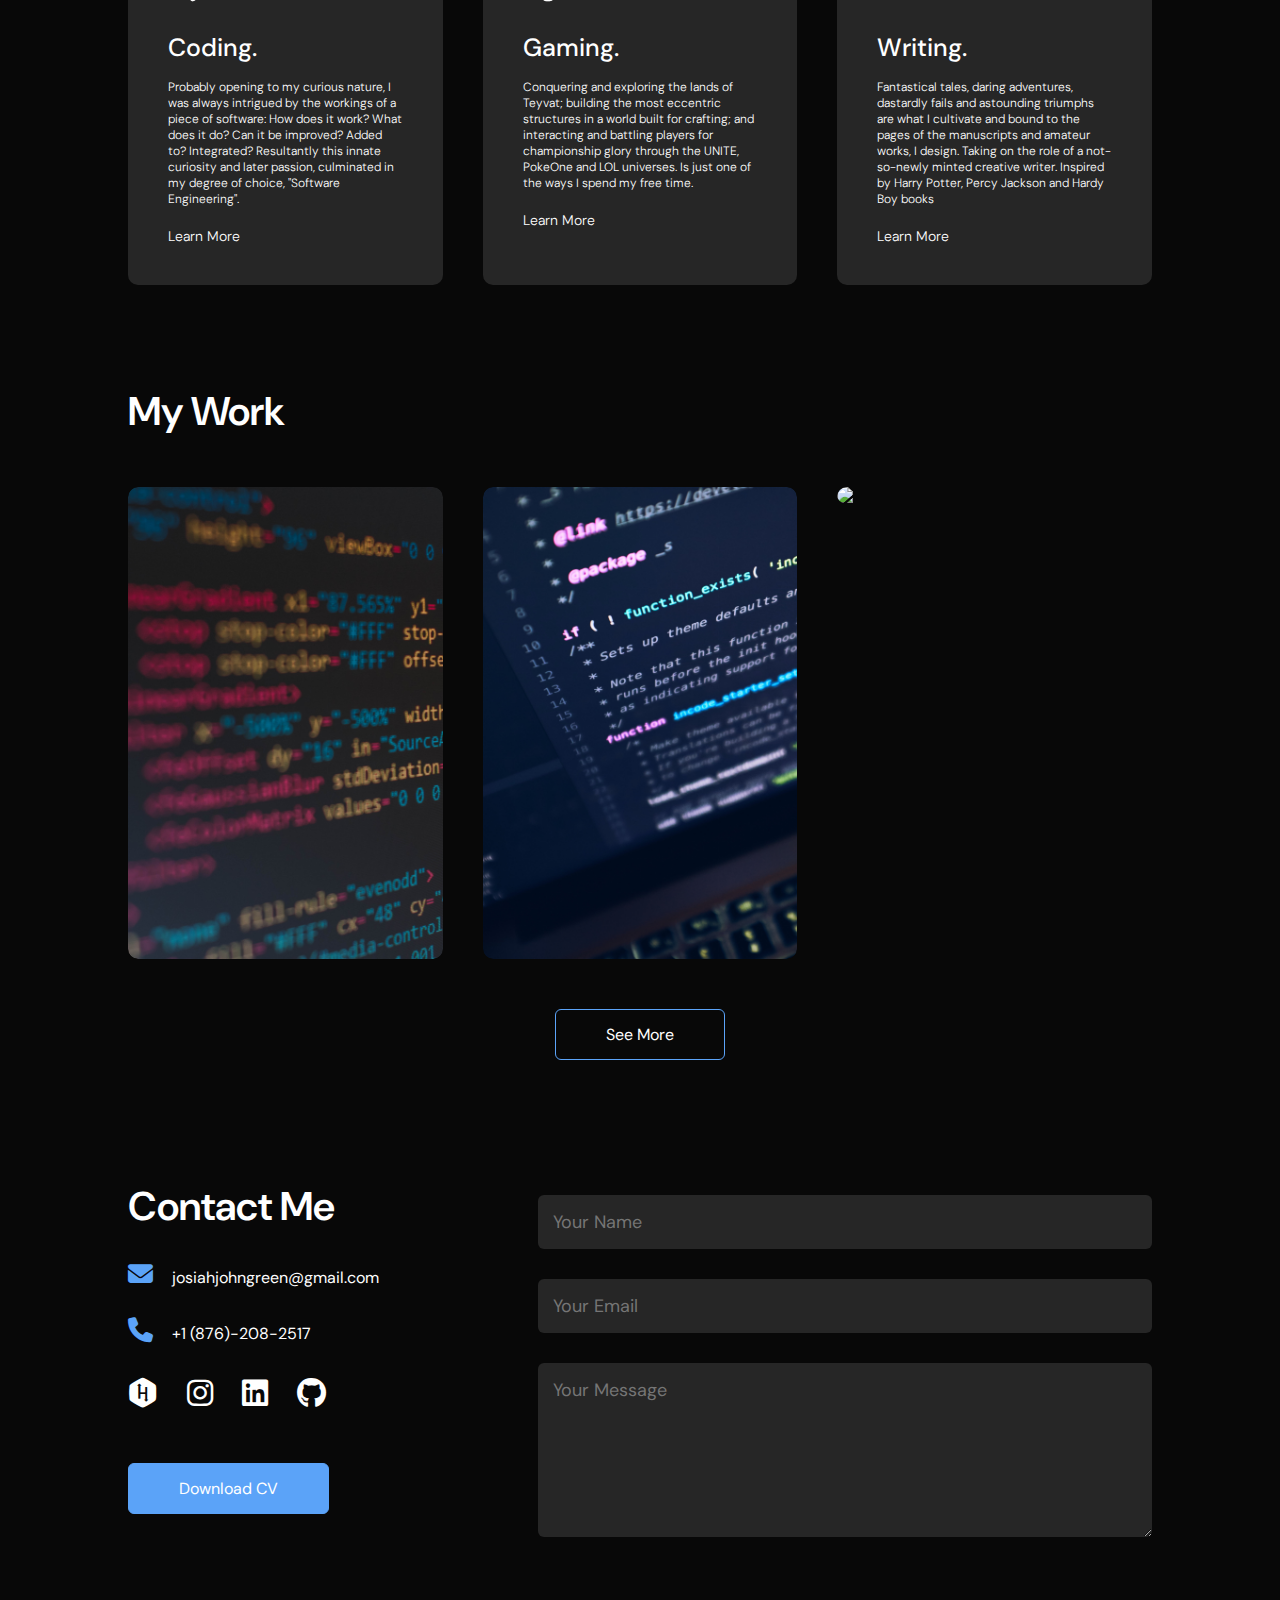
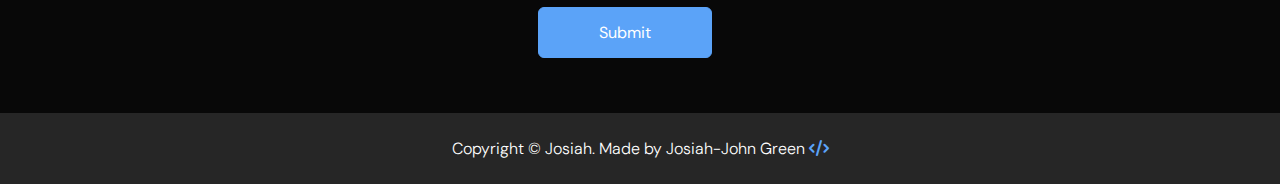
==== commit 585617de: "Add files via upload" ====
--- a/index.html
+++ b/index.html
@@ -80,7 +80,7 @@
                 <div class = "tab-contents" id = "experience">
                     <ul>
                         <li> <span> 2022 - Present </span> <br> Public Relations Officer of UWI Japanese Club </li>
-                        <li> <span> 2021 - 2022 </span> <br> Computing Course Representative </li>
+                        <li> <span> 2021 - 2022 </span> <br> Computing Course Representative [COMP1161] </li>
                     </ul>
                 </div>
 
@@ -112,34 +112,34 @@
             <div>
                 <i class="fa-solid fa-code"></i>
 
-                <h2> Coding. </h2>
+                <h2>Coding.</h2>
                 <p> Probably opening to my curious nature, I was always intrigued by the
                     workings of a piece of software: How does it work? What does it do? Can it be improved? Added to? Integrated?
                     Resultantly this innate curiosity and later passion, culminated in my degree of choice, "Software Engineering".</p>
 
-                <a href = "#contact"> Learn More </a>
+                <a href = "https://josiah-john-green.github.io/josiah-john-green-personalized" target ="_blank"> Learn More </a>
             </div>
 
             <div>
                 <i class="fa-solid fa-headset"></i>
 
-                <h2> Gaming. </h2>
+                <h2>Gaming.</h2>
                 <p> Conquering and exploring the lands of Teyvat; building the most eccentric structures in a
                     world built for crafting; and interacting and battling players for championship glory through
                     the UNITE, PokeOne and LOL universes. Is just one of the ways I spend my free time.     </p>
 
-                <a href = "#contact"> Learn More </a>
+                <a href = "https://josiah-john-green.github.io/josiah-john-green-personalized" target ="_blank"> Learn More </a>
             </div>
 
             <div>
                 <i class="fa-solid fa-paragraph"></i>
 
-                <h2> Writing </h2>
+                <h2>Writing.</h2>
                 <p> Fantastical tales, daring adventures, dastardly fails and astounding triumphs are what I cultivate and
                     bound to the pages of the manuscripts and amateur works, I design. Taking on the role of a not-so-newly
                     minted creative writer. Inspired by Harry Potter, Percy Jackson and Hardy Boy books </p>
 
-                <a href = "#contact"> Learn More </a>
+                <a href = "https://josiah-john-green.github.io/josiah-john-green-personalized" target ="_blank"> Learn More </a>
             </div>
         </div>
     </div>
@@ -156,11 +156,11 @@
                 <img src = "image_one.jpg">
 
                 <div class = "layer">
-                    <h2> Personalized Website </h2>
-                    <p> Presents snippets of information about me, my interests, my goals, my education
+                    <h3> Personalized Website </h3>
+                    <p> Presents snippets of information about me, my interests, goals, education
                         and means by which you can contact me </p>
 
-                    <a href = "#"> <i class="fa-solid fa-arrow-up-right-from-square"></i> </a>
+                    <a href = "https://github.com/josiah-john-green/josiah-john-green-personalized" target ="_blank"> <i class="fa-solid fa-arrow-up-right-from-square"></i> </a>
                 </div>
 
             </div>
@@ -168,11 +168,11 @@
             <div class = "work">
                 <img src = "image_two.jpg">
                 <div class = "layer">
-                    <h2> Professional Website </h2>
-                    <p> Presents snippets of information about me, my interests, my skills, my education,
-                        my involvement, my projects and means by which you can contact me .</p>
-
-                    <a href = "#"> <i class="fa-solid fa-arrow-up-right-from-square"></i> </a>
+                    <h3> Professional Website </h3>
+                    <p> Presents snippets of information about me, my interests, skills, education,
+                        involvement, projects and means by which you can contact me .</p>
+
+                    <a href = "https://github.com/josiah-john-green/josiah-john-green-professional" target ="_blank"> <i class="fa-solid fa-arrow-up-right-from-square"></i> </a>
                 </div>
 
 
@@ -181,16 +181,15 @@
             <div class = "work">
                 <img src = "image_three.png">
                 <div class = "layer">
-                    <h2> Automated Train System </h2>
+                    <h3> Automated Train System </h3>
                     <p> GUI which invokes a train system, enabling the user to input information, about train, their routes, stations
-                        segments and events such as the opening and closing of aforementioned system components, to which is printed and
-                        readable to the 'initializationFile' </p>
-
-                    <a href = "#"> <i class="fa-solid fa-arrow-up-right-from-square"></i> </a>
-                </div>
-            </div>
-        </div>
-        <a href = "#" class = "btn"> See More </a>
+                        segments and events to which is printed and readable to the 'initializationFile' </p>
+
+                    <a href = "https://github.com/josiah-john-green/josiah-john-green-ats" target ="_blank"> <i class="fa-solid fa-arrow-up-right-from-square"></i> </a>
+                </div>
+            </div>
+        </div>
+        <a href = "https://github.com/josiah-john-green?tab=repositories" class = "btn" target ="_blank"> See More </a>
     </div>
 
 </section>
--- a/style.css
+++ b/style.css
@@ -277,7 +277,7 @@
 
 .interests-list div i{
 
-      font-size: 60px;
+      font-size: 50px;
       margin-bottom: 30px;
 
 }
@@ -294,7 +294,7 @@
 
       text-decoration: none;
       color: #fff;
-      font-size: 13px;
+      font-size: 14px;
       margin-top: 20px;
       display: inline-block;
 
@@ -344,7 +344,8 @@
 .layer{
 
       width: 100%;
-      height: 0;
+      height: 100%;
+      opacity: 0;
       background: linear-gradient(rgba(0,0,0,0.4), #5BA3F8);
       border-radius: 10px;
       position: absolute;
@@ -358,15 +359,17 @@
       padding: 0 40px;
       text-align: center;
       font-size: 14px;
-      transition: 0.5s;
       line-height: 1.8;
+      transition: opacity 0.5s;
+
 
 }
 
 .layer h3{
 
+      font-size: 20px;
       font-weight: 500;
-      margin-bottom: 20px;
+      margin-bottom: 10px;
 
 }
 
@@ -393,7 +396,7 @@
 
 .work:hover .layer{
 
-      height: 100%;
+      opacity: 1.0;
 
 }
 
@@ -647,7 +650,7 @@
 
     .tab-links{
 
-        font-size: 16px;
+        font-size: 35px;
         margin-right: 20px;
 
     }
@@ -661,6 +664,25 @@
 
     }
 
+    .interests-list div{
+
+        font-size: 11px;
+        line-height: 1.6;
+
+    }
+
+    .interests-list div i{
+
+        font-size: 30px;
+
+    }
+
+    .interests-list div a{
+
+        font-size: 20px;
+
+    }
+
     /* My Work: Body */
 
     .work-list{
@@ -670,6 +692,32 @@
 
     }
 
+    .layer{
+
+        font-size: 25px;
+
+
+    }
+
+    .layer h3{
+
+        font-size: 50px;
+        font-weight: 300;
+        margin-bottom: 10px;
+    }
+
+    .layer a{
+
+        font-size: 35px;
+        margin-top: 30px;
+
+    }
+
+    .btn{
+
+        font-size: 8px;
+
+    }
 
     /* Contact: Body */
 
@@ -688,17 +736,24 @@
 
     }
 
+    .btn.contact{
+
+        font-size: 15px;
+
+    }
+
 
     /* Footer: Body */
 
     .copyright{
 
-        font-size: 14px;
+        font-size: 12px;
         margin-top: 40px;
         position: relative;
 
     }
 
 
-}
-
+
+}
+
